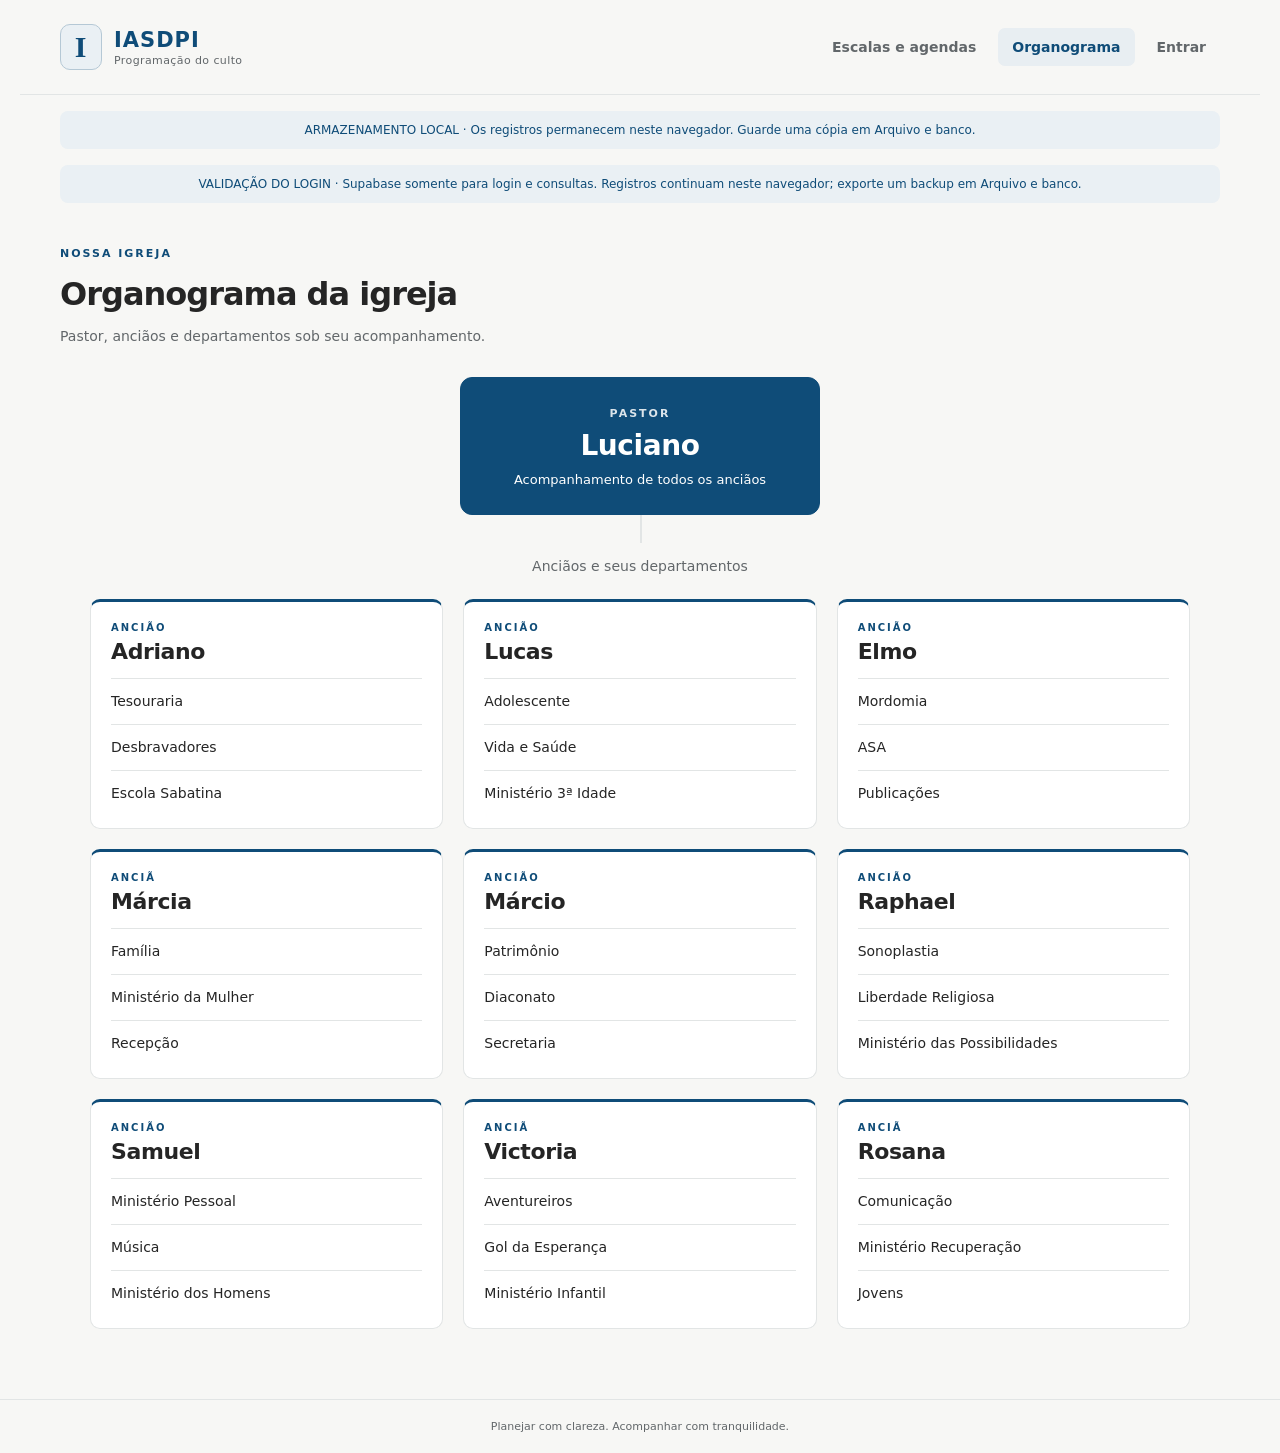
==== index.html @ 8f06a7de "deploy: publica Auth em validação preservando registros locais" ====
<!doctype html>
<html lang="pt-BR">
<head>
  <meta charset="utf-8">
  <meta http-equiv="Content-Security-Policy" content="default-src 'self'; script-src 'self'; style-src 'self' 'unsafe-inline'; connect-src 'self' https://pwbxksxxmnblqwpvlheu.supabase.co; img-src 'self' data:; object-src 'none'; base-uri 'none'; form-action 'self'">
  <meta name="viewport" content="width=device-width, initial-scale=1">
  <meta name="theme-color" content="#0F4C78">
  <title>IASDPI · Programação do culto</title>
  <link rel="stylesheet" href="styles.css?v=a08e09447946377d">
  <script src="config.js?v=1dafbb5c4744e3d3" defer></script>
  <script src="storage.js?v=5971af22a1384167" defer></script>
  <script src="auth.js?v=551b94d0503c5dd4" defer></script>
  <script src="demo.js?v=5740142994b4dddd" defer></script>
  <script src="actuals.js?v=60506f45e89e4fd2" defer></script>
  <script src="agenda-data.js?v=2c19f262c9fcb6fc" defer></script>
  <script src="agenda.js?v=e1a2ed42bf8f702a" defer></script>
  <script src="archive.js?v=ca35fbded68dae68" defer></script>
  <script src="organization.js?v=d2ac8d1c2bb5c614" defer></script>
  <script src="users.js?v=3e3d64b5729e597a" defer></script>
  <script src="app.js?v=fd32c161f0758c2f" defer></script>
</head>
<body>
  <a class="skip-link" href="#app">Ir para o conteúdo</a>
  <header class="header">
    <a class="brand" href="#organization"><span class="brand-mark">I</span><span>IASDPI<small>Programação do culto</small></span></a>
    <nav aria-label="Navegação principal">
      <a href="#home" data-page="home" hidden>Início</a>
      <a href="#programs" data-page="programs" hidden>Programações</a>
      <a href="#actuals" data-page="actuals" hidden>Registrar culto</a>
      <a href="#tracking" data-page="tracking" hidden>Acompanhar</a>
      <a href="#agendas" data-page="agendas">Escalas e agendas</a>
      <a href="#organization" data-page="organization">Organograma</a>
      <a href="#archive" data-page="archive" hidden>Arquivo e banco</a>
      <a href="#history" data-page="history" hidden>Histórico</a>
      <a href="#users" data-page="users" hidden>Administração · Usuários</a>
      <a href="#login" data-page="login">Entrar</a>
      <button type="button" id="auth-logout" hidden>Sair</button>
    </nav>
  </header>
  <main id="app" tabindex="-1"><p class="empty">Carregando programações…</p></main>
  <div id="notice" role="status" aria-live="polite" hidden></div>
  <dialog id="duplicate-dialog">
    <form id="duplicate-form">
      <h2>Duplicar programação</h2>
      <p>Copiar o planejamento e a equipe, sem registros de execução.</p>
      <label><span class="field-label">Data da nova programação <span class="required-marker" aria-hidden="true">*</span><span class="sr-only"> (obrigatório)</span></span><input type="date" name="date" required></label>
      <div class="actions"><button type="button" data-action="close-dialog">Cancelar</button><button class="primary" type="submit">Duplicar</button></div>
    </form>
  </dialog>
  <footer>Planejar com clareza. Acompanhar com tranquilidade.</footer>
</body>
</html>
---- styles.css ----
:root{--bg:#f7f7f5;--ink:#252525;--blue:#0f4c78;--green:#4f7a5a;--yellow:#d0a343;--red:#a94442;--muted:#62676a;--line:#e2e5e5;--white:#fff;font-family:system-ui,-apple-system,BlinkMacSystemFont,"Segoe UI",sans-serif;color:var(--ink);background:var(--bg);font-size:16px;font-synthesis:none}*{box-sizing:border-box}body{margin:0}button,input,textarea{font:inherit}button,a,input,textarea,summary{-webkit-tap-highlight-color:transparent}a{color:var(--blue);text-decoration:none}button{min-height:44px;border:1px solid #ccd5dc;border-radius:8px;background:white;color:var(--blue);padding:10px 18px;cursor:pointer;font-weight:600;line-height:1.3}button:hover{background:#eef3f6}button:disabled{opacity:.5;cursor:default}.primary{background:var(--blue);color:white;border-color:var(--blue)}.primary:hover{background:#0b3c61}.danger-text{color:var(--red)}:focus-visible{outline:3px solid #d0a343;outline-offset:3px}.header{max-width:1240px;padding:24px 40px;margin:auto;display:flex;align-items:center;justify-content:space-between;gap:30px;border-bottom:1px solid var(--line)}.brand{display:flex;align-items:center;gap:12px;font-size:21px;letter-spacing:1px;font-weight:750}.brand-mark{display:grid;place-items:center;border:1px solid #b5c8d5;background:#eaf0f4;border-radius:10px;width:42px;height:46px;font-family:Georgia,serif;font-size:30px}.brand small{display:block;font-size:11px;letter-spacing:.4px;font-weight:450;color:var(--muted);margin-top:2px}nav{display:flex;gap:8px}nav a{padding:11px 14px;border-radius:7px;color:var(--muted);font-size:14px;font-weight:600}nav a.selected{color:var(--blue);background:#e8eef2}main{max-width:1160px;margin:auto;padding:42px 32px 70px}h1,h2,h3,p{margin-top:0}h1{font-size:32px;letter-spacing:-1px;font-weight:650;line-height:1.2;margin-bottom:12px}h2{font-size:23px;letter-spacing:-.4px;font-weight:650}h3{font-size:21px;margin-bottom:6px}p{line-height:1.6}.eyebrow{font-size:11px;letter-spacing:2px;color:var(--blue);font-weight:750;margin-bottom:12px}.muted{color:var(--muted);font-size:14px}.page-heading{display:flex;align-items:center;justify-content:space-between;gap:20px;margin-bottom:30px}.page-heading p:last-child{margin-bottom:0}.featured{display:flex;justify-content:space-between;gap:30px;border:1px solid var(--line);border-radius:14px;background:white;padding:36px 40px;box-shadow:0 4px 20px #1e384604}.featured h2{font-size:32px;margin-bottom:8px}.date{text-transform:capitalize;color:var(--muted)}.large-time{font-size:34px;font-variant-numeric:tabular-nums;letter-spacing:-1px;margin-bottom:24px}.large-time span{color:#a3acb2;padding:0 12px}.featured-aside{min-width:210px;display:flex;flex-direction:column;align-items:center;justify-content:center;border-left:1px solid var(--line);gap:12px;color:var(--muted);font-size:14px}.featured-aside strong{font-size:56px;font-weight:500;color:var(--blue)}.featured-aside .eyebrow{margin:0}.section{margin-top:36px}.section-heading{display:flex;justify-content:space-between;align-items:center;gap:20px;margin:24px 0 14px}.section-heading h2{margin:0}.actions{display:flex;gap:12px;align-items:center;flex-wrap:wrap}.badge{display:inline-block;padding:6px 10px;border-radius:5px;font-size:12px;font-weight:600;white-space:nowrap}.badge.good{background:#edf3ed;color:#385b40}.badge.warning{background:#fbf2d9;color:#79580c}.badge.critical{background:#faeae8;color:#923b39}.badge.neutral{background:#eef0f0;color:#5c6468}.table-scroll{overflow:auto;background:white;border:1px solid var(--line);border-radius:10px}table{width:100%;border-collapse:collapse;text-align:left;font-size:14px}th{font-size:11px;text-transform:uppercase;letter-spacing:1px;color:var(--muted);padding:17px 20px;background:#fafbfa;white-space:nowrap}td{padding:18px 20px;border-top:1px solid var(--line)}td strong{font-weight:600}td small{display:block;margin-top:6px;color:var(--muted);font-size:12px;white-space:nowrap}.row-actions{white-space:nowrap}.row-actions button{margin:3px;font-size:12px;padding:8px 12px;min-height:40px}.empty{padding:54px 24px;border:1px dashed #c7d3da;text-align:center;border-radius:12px;color:var(--muted);background:#fcfcfa}.empty h2{color:var(--ink)}.empty button{margin:5px}.panel{background:white;border:1px solid var(--line);padding:24px;border-radius:10px;margin-bottom:20px}.form-grid{display:grid;grid-template-columns:2fr 1.4fr 1fr 1fr;gap:20px}.form-grid p{margin:0;grid-column:1/-1}label{display:flex;flex-direction:column;gap:8px;font-size:13px;font-weight:600}input,textarea{width:100%;padding:11px 12px;min-height:44px;border:1px solid #cdd3d6;border-radius:6px;background:white;color:var(--ink);font-size:16px}textarea{resize:vertical}summary{cursor:pointer;font-weight:600;min-height:24px}.team{grid-template-columns:repeat(4,1fr);margin-top:24px}.team-read{display:grid;grid-template-columns:repeat(4,1fr);gap:24px}dt{font-size:12px;color:var(--muted)}dd{margin:6px 0 0}.item-editor{border:1px solid var(--line);border-radius:10px;padding:20px;background:white;margin:18px 0}.item-editor legend{font-size:12px;font-weight:700;color:var(--blue);padding:0 8px}.item-fields{display:grid;grid-template-columns:1fr 2fr 1.5fr 1fr 1fr;gap:16px}.item-fields label:last-child{grid-column:1/-1}.item-controls{display:flex;gap:8px;margin-top:16px}.item-controls button{font-size:12px;min-height:38px}.item-controls .danger-text{margin-left:auto}.form-footer{margin:28px 0}.checkbox{flex-direction:row;align-items:center}.checkbox input{width:18px;min-height:18px;accent-color:var(--blue)}.planned-bar{display:flex;justify-content:space-between;align-items:center;margin-bottom:24px;font-size:14px;color:var(--muted)}.planned-bar strong{color:var(--ink);margin-left:8px;font-variant-numeric:tabular-nums}.metrics{display:grid;grid-template-columns:repeat(3,1fr);padding:24px 0;border-top:1px solid var(--line);border-bottom:1px solid var(--line)}.metrics>div{display:flex;flex-direction:column;padding-left:24px;border-left:1px solid var(--line);gap:5px}.metrics>div:first-child{border:0;padding-left:0}.metrics span{font-size:11px;letter-spacing:1.2px;color:var(--muted)}.metrics strong{font-size:36px;font-weight:650;letter-spacing:-1px;font-variant-numeric:tabular-nums}.metrics small{color:var(--muted);font-size:12px}.good{color:var(--green)}.warning{color:#906809}.critical{color:var(--red)}.context-line{font-size:13px;color:var(--muted);padding:12px 0;margin-bottom:12px}.current-activity{padding:32px;background:white;border:1px solid #d8e2e9;border-left:4px solid var(--blue);border-radius:10px}.current-activity h2{font-size:42px;line-height:1.15;letter-spacing:-1px;margin-bottom:12px;font-weight:650}.responsible{font-size:20px;color:var(--muted);margin-bottom:24px}.current-details{display:flex;gap:50px;margin-bottom:22px}.current-details>div{display:flex;flex-direction:column;gap:6px}.current-details span{font-size:12px;color:var(--muted)}.current-details strong{font-size:18px;font-weight:600;font-variant-numeric:tabular-nums}.current-activity>p:last-child{margin-bottom:0}.next-activity{display:flex;align-items:center;gap:26px;padding:24px 0;border-bottom:1px solid var(--line)}.next-activity>.eyebrow{margin:0;min-width:90px}.next-activity div{flex:1}.next-activity p{margin:0;color:var(--muted);font-size:14px}.next-activity>strong{font-size:22px;font-weight:550}.execution-actions{display:flex;gap:12px;margin-top:24px;flex-wrap:wrap}.execution-actions .big{flex:1;min-height:60px;font-size:18px}.pause-note{background:#fbf2d9;padding:14px;border-radius:8px;font-size:14px;margin-top:16px}.timeline{list-style:none;margin:0;padding:0}.block-label{font-size:11px;letter-spacing:1px;color:var(--blue);font-weight:750;text-transform:uppercase;padding:18px 0 12px}.timeline-row{display:flex;align-items:center;gap:18px;border-top:1px solid var(--line);padding:18px 10px}.timeline-row.active{background:#ebf1f5;border-radius:8px;border-color:transparent}.timeline-symbol{color:var(--green);width:20px}.timeline-time{font-size:16px;font-variant-numeric:tabular-nums;color:var(--ink);width:48px}.timeline-time small{display:block;color:var(--muted);font-size:12px;margin-top:6px}.timeline-content{display:flex;flex:1;flex-direction:column;gap:5px;min-width:0}.timeline-content strong{font-weight:600;font-size:16px}.timeline-content span,.timeline-content small{font-size:12px;color:var(--muted)}.notes-grid{display:grid;grid-template-columns:1fr 1fr;gap:20px;margin-bottom:16px}.summary-grid{display:grid;grid-template-columns:repeat(4,1fr);gap:0;border:1px solid var(--line);border-radius:10px;background:white;padding:8px 20px}.summary-grid>div{display:flex;flex-direction:column;gap:8px;padding:20px 10px}.summary-grid span{font-size:12px;color:var(--muted)}.summary-grid strong{font-size:24px;font-weight:600}footer{text-align:center;font-size:12px;color:#737b7f;padding:20px;border-top:1px solid var(--line)}#notice{position:fixed;bottom:24px;left:50%;transform:translateX(-50%);padding:16px 24px;max-width:90vw;background:var(--blue);color:white;border-radius:8px;box-shadow:0 4px 24px #0002;z-index:100;font-size:14px}#notice.error{background:var(--red)}dialog{border:1px solid var(--line);border-radius:12px;padding:30px;max-width:480px;width:calc(100% - 32px)}dialog::backdrop{background:#14283655}dialog .actions{margin-top:24px}dialog p{font-size:14px;color:var(--muted)}
@media(min-width:1200px){main{padding-left:0;padding-right:0}}
@media(max-width:900px){.header{padding:20px 24px;flex-direction:column;gap:20px;align-items:flex-start}nav{width:100%;justify-content:space-between}nav a{font-size:13px;padding:10px}.featured{padding:28px}.form-grid,.team{grid-template-columns:repeat(2,1fr)}.item-fields{grid-template-columns:repeat(2,1fr)}.item-fields label:nth-child(2){grid-column:2}.item-fields label:last-child{grid-column:1/-1}.team-read{grid-template-columns:repeat(2,1fr)}.summary-grid{grid-template-columns:repeat(2,1fr)}.current-activity h2{font-size:36px}}
@media(max-width:600px){.header{padding:16px 18px;gap:16px}.brand{font-size:19px}.brand-mark{height:38px;width:36px}nav{gap:0}nav a{font-size:11px;padding:10px 7px;min-height:38px}main{padding:28px 18px 50px}h1{font-size:27px}.page-heading{align-items:flex-start;flex-direction:column;margin-bottom:24px;gap:16px}.page-heading>button{align-self:stretch}.page-heading .muted{font-size:13px}.featured{padding:24px;display:block}.featured h2{font-size:27px}.featured-aside{display:none}.large-time{font-size:30px}.actions button{flex:1}.section-heading{align-items:flex-start;flex-direction:column;gap:10px}.section-heading .muted{font-size:12px}.form-grid{grid-template-columns:1fr 1fr;padding:18px;gap:16px}.form-grid>label:first-child{grid-column:1/-1}.team{padding:0;grid-template-columns:1fr 1fr}.team>label:first-child{grid-column:auto}.panel{padding:18px}.item-editor{padding:16px}.item-fields{gap:12px}.item-fields label:first-child,.item-fields label:nth-child(2),.item-fields label:nth-child(3){grid-column:1/-1}.item-controls{gap:6px}.item-controls button{padding:8px;min-height:42px}.checkbox{font-size:12px}.planned-bar{font-size:12px}.metrics{padding:20px 0}.metrics>div{padding-left:12px}.metrics span{font-size:9px;letter-spacing:.5px;min-height:24px;line-height:1.5}.metrics strong{font-size:27px;letter-spacing:-.8px}.metrics small{font-size:10px}.current-activity{padding:24px 20px}.current-activity h2{font-size:34px;overflow-wrap:anywhere}.responsible{font-size:18px}.current-details{gap:22px;flex-wrap:wrap}.current-details strong{font-size:16px}.current-details span{font-size:11px}.next-activity{gap:14px}.next-activity>.eyebrow{min-width:55px;font-size:9px;letter-spacing:1px}.next-activity h3{font-size:18px}.next-activity>strong{font-size:20px}.execution-actions .big{flex-basis:100%;min-height:64px}.execution-actions>button:not(.big){flex:1}.timeline-row{gap:12px;padding:16px 6px;flex-wrap:wrap}.timeline-content{flex-basis:calc(100% - 105px)}.timeline-row>.badge{margin-left:80px}.timeline-content strong{font-size:15px}.timeline-time{font-size:14px}.notes-grid{grid-template-columns:1fr}.summary-grid{padding:4px 10px}.summary-grid>div{padding:16px 10px}.summary-grid strong{font-size:22px}th,td{padding:14px}footer{font-size:11px}.context-line{font-size:12px}}
@media(prefers-reduced-motion:reduce){*{scroll-behavior:auto!important}}

.notes-grid label{margin-bottom:8px}
@media(max-width:600px){.execution-actions .big{position:fixed;bottom:14px;left:18px;right:18px;width:calc(100% - 36px);z-index:10;box-shadow:0 4px 20px #17354b30}body:has(.execution-actions){padding-bottom:92px}.execution-actions>button:not(.big){margin-top:0}}

.demo-banner{max-width:1160px;margin:16px auto 0;padding:12px 20px;background:#eaf0f4;border-radius:8px;color:#0f4c78;font-size:12px;text-align:center}@media(max-width:1200px){.demo-banner{margin:16px 18px 0}}
.form-note{padding:16px 20px;background:#fbf2d9;border-radius:8px;font-size:13px;color:#79580c}.actual-row{display:grid;grid-template-columns:1.3fr 1fr;gap:24px;border:1px solid var(--line);border-radius:10px;padding:22px 24px;margin:18px 0;background:white}.actual-row legend{padding:0 8px;font-size:12px;color:var(--blue);font-weight:600}.actual-description h3{font-size:18px;font-weight:400;line-height:1.4;margin-bottom:6px}.actual-description p{font-size:13px;color:var(--muted);margin-bottom:8px}.actual-description .badge{display:block;width:fit-content;margin-top:10px}.actual-inputs{display:grid;grid-template-columns:1fr 1fr;gap:14px;align-content:center}.actual-difference{grid-column:1/-1;font-size:12px}.manual-actions{margin:28px 0}.manual-actions button{min-height:52px}@media(max-width:600px){.actual-row{grid-template-columns:1fr;padding:18px;gap:18px}.actual-description h3{font-size:17px}.manual-actions button{flex-basis:100%}}
.adherence-section .table-scroll{margin-top:20px}.adherence-section .metrics strong{font-size:30px}.adherence-section>p:last-child{font-size:12px;margin-top:12px}@media(max-width:600px){.adherence-section .metrics strong{font-size:25px}}

.actual-time-field{min-width:0}.actual-time-field button{margin-top:8px;font-size:12px;padding:6px 12px}.actual-time-field input{min-width:0}

.activity-details{display:grid;grid-template-columns:1.2fr 1fr;gap:12px;margin-top:12px}.activity-details label{font-size:12px;gap:5px}.activity-details input,.activity-details select{font:inherit;font-size:13px;min-height:36px;padding:7px 9px;width:100%;border:1px solid #cdd3d6;border-radius:6px;background:white;color:var(--ink)}.activity-details input[name="responsible-name"]{margin-top:6px}.activity-details [hidden]{display:none}@media(max-width:420px){.activity-details{grid-template-columns:1fr 1fr;gap:8px}}
@media(max-width:600px){nav{flex-wrap:wrap;justify-content:flex-start}.activity-details{grid-template-columns:minmax(0,1.2fr) minmax(0,1fr)}.activity-details>div,.activity-details label{min-width:0}.actual-inputs{grid-template-columns:minmax(0,1fr) minmax(0,1fr)}}
/* Melhorias incrementais de navegação e formulários. */
.sr-only{position:absolute;width:1px;height:1px;padding:0;margin:-1px;overflow:hidden;clip:rect(0,0,0,0);white-space:nowrap;border:0}.skip-link{position:absolute;top:8px;left:16px;transform:translateY(-160%);padding:12px 18px;background:var(--blue);color:white;border-radius:6px;z-index:200}.skip-link:focus{transform:none}.page-heading>.actions{justify-content:flex-end;max-width:440px}.badge.complete{background:#e8eef2;color:var(--blue)}.featured-meta{display:flex;gap:12px;align-items:center;flex-wrap:wrap;margin-bottom:14px}.featured-meta .date{margin:0}.required-marker{color:var(--blue);margin-left:3px}.field-label{line-height:1.4}.ready-help{flex-basis:100%;margin:0;font-size:12px}.field-error{font-size:12px;color:var(--red);font-weight:400;line-height:1.5}[aria-invalid="true"]{border-color:var(--red);background:#fffafa}.form-error{padding:12px 16px;background:#faeae8;color:#923b39;border-radius:6px;font-size:13px}.item-editor{padding:16px 20px;margin:12px 0;min-width:0}.item-details summary{display:flex;align-items:center;gap:12px;list-style:none;min-height:48px}.item-details summary::-webkit-details-marker{display:none}.item-details summary::before{content:'›';font-size:24px;line-height:1;color:var(--blue);transition:transform .12s}.item-details[open] summary::before{transform:rotate(90deg)}.item-overview{flex:1;min-width:0;display:flex;flex-direction:column;gap:5px}.item-overview-title{font-weight:600;font-size:15px;overflow-wrap:anywhere}.item-overview-responsible{font-size:12px;color:var(--muted);font-weight:400}.item-edit-label{font-size:12px;color:var(--blue)}.item-details .item-fields{padding-top:18px}.item-controls{margin-top:12px}.item-controls button{min-height:44px}.item-fields>label,.form-grid>label{min-width:0}select{font:inherit}:focus-visible{outline-offset:2px}main:focus{outline:none}.row-actions{white-space:normal;min-width:240px}.row-actions button{min-height:44px}.activity-details input,.activity-details select{min-height:40px}footer{color:var(--muted);font-size:11px}
@media(max-width:900px){.page-heading{align-items:flex-start}.page-heading>.actions{max-width:360px}.featured-aside{min-width:160px}.featured{gap:20px}.item-overview-title{font-size:14px}.table-scroll{max-width:100%}}
@media(max-width:600px){nav{display:grid;grid-template-columns:repeat(3,minmax(0,1fr));gap:4px}nav a{display:flex;align-items:center;justify-content:center;text-align:center;min-height:44px;font-size:12px;padding:8px 6px;line-height:1.3}.header{gap:14px}.page-heading>.actions{width:100%;max-width:none}.page-heading>.actions button{flex:1 1 145px}.item-editor{padding:12px 14px}.item-controls{flex-wrap:wrap}.item-controls button{font-size:12px;padding:8px 10px}.item-controls .danger-text{margin-left:0}.item-fields{grid-template-columns:minmax(0,1fr) minmax(0,1fr)}.item-fields label:first-child,.item-fields label:nth-child(2),.item-fields label:nth-child(3){grid-column:1/-1}.item-details summary{gap:9px}.form-grid{grid-template-columns:minmax(0,1fr) minmax(0,1fr)}.ready-help{line-height:1.5}.form-footer>.primary{width:100%}.team-read{gap:16px}.team-read dd{overflow-wrap:anywhere}.actual-row{gap:16px}.large-time{font-size:28px}.row-actions{min-width:200px}.featured-meta .date{font-size:14px}}
@media(prefers-reduced-motion:reduce){.item-details summary::before{transition:none}}

.manual-actions{justify-content:flex-end;gap:12px}.manual-actions button{min-height:52px}.manual-actions .primary{padding-inline:24px}@media(max-width:600px){.manual-actions{flex-direction:column;align-items:stretch}.manual-actions button{width:100%;flex-basis:auto;min-height:54px}.manual-actions [name="finalize"]{order:-1}.actual-time-field button{min-height:44px;width:100%}.actual-time-field input{font-size:16px;min-height:48px}.activity-details input,.activity-details select{font-size:16px;min-height:44px}.actual-row{padding:16px;gap:16px}}@media(max-width:360px){.actual-inputs,.activity-details{grid-template-columns:minmax(0,1fr)}.actual-description h3{font-size:16px}}

.actual-row-actions{grid-column:1/-1;display:flex;gap:10px;flex-wrap:wrap;padding-top:8px;border-top:1px solid var(--line)}.actual-row-actions button{font-size:12px;min-height:40px;padding:8px 12px}.actual-description>[for],.actual-description>label{margin-bottom:8px}.actual-row[data-extra]{border-left:3px solid var(--blue)}@media(max-width:600px){.actual-row-actions button{width:100%;min-height:44px}.actual-row[data-extra] .actual-description>label input{font-size:16px}}

.agenda-filters{display:flex;align-items:flex-end;gap:24px;flex-wrap:wrap}.agenda-filters>label:first-child{min-width:220px}.agenda-filters select{font:inherit;border:1px solid #cdd3d6;border-radius:6px;background:white;color:var(--ink);padding:10px 12px;min-height:44px}.agenda-filters .checkbox{min-height:44px}.agenda-filters>.badge{margin-left:auto;margin-bottom:7px}.agenda-calendar{background:white;border:1px solid var(--line);border-radius:12px;padding:20px}.agenda-month{display:flex;align-items:center;justify-content:space-between;gap:12px;margin-bottom:20px}.agenda-month h2{margin:0;text-transform:capitalize;font-size:23px;text-align:center}.agenda-month button{font-size:24px;min-width:44px;padding:4px 14px}.calendar-weekdays,.calendar-days{display:grid;grid-template-columns:repeat(7,minmax(0,1fr));gap:6px}.calendar-weekdays{margin-bottom:8px;color:var(--muted);font-size:12px;text-align:center}.calendar-day{min-height:100px;min-width:0;text-align:left;display:flex;flex-direction:column;gap:7px;justify-content:flex-start;padding:10px;border-color:var(--line);color:var(--ink);font-weight:400}.calendar-number{font-weight:600;font-size:14px}.calendar-person{font-size:12px;line-height:1.4;overflow-wrap:anywhere;color:var(--blue)}.calendar-day.scheduled{background:#eef3f6;border-color:#c6d7e3}.calendar-day.selected-day{outline:2px solid var(--blue);outline-offset:-2px}.calendar-day[aria-current="date"] .calendar-number{text-decoration:underline;text-underline-offset:4px}.agenda-selected{margin-top:18px;margin-bottom:0}.agenda-selected .eyebrow{display:block;margin-bottom:10px}.agenda-selected h2{font-size:19px;text-transform:capitalize;margin-bottom:10px}.agenda-selected p{margin-bottom:0}.agenda-list{list-style:none;padding:0;margin:0;border:1px solid var(--line);border-radius:10px;background:white;overflow:hidden}.agenda-list li+li{border-top:1px solid var(--line)}.agenda-list button{width:100%;border:0;border-radius:0;text-align:left;display:flex;justify-content:space-between;align-items:center;gap:20px;padding:18px 20px;font-size:14px;font-weight:400;color:var(--ink)}.agenda-list button span{text-transform:capitalize}.agenda-list strong{font-weight:600;color:var(--blue)}@media(max-width:900px){.header nav{flex-wrap:wrap;justify-content:flex-start;gap:4px}.calendar-day{min-height:94px;padding:8px}}@media(max-width:600px){.header nav{display:grid;grid-template-columns:repeat(3,minmax(0,1fr))}.agenda-filters{gap:12px;padding:16px}.agenda-filters>label:first-child{width:100%;min-width:0}.agenda-filters>.badge{margin-left:0}.agenda-calendar{padding:12px 8px}.agenda-month h2{font-size:19px}.calendar-weekdays,.calendar-days{gap:3px}.calendar-weekdays{font-size:10px}.calendar-day{padding:6px 4px;min-height:90px}.calendar-person{font-size:10px;display:-webkit-box;-webkit-line-clamp:3;-webkit-box-orient:vertical;overflow:hidden}.calendar-number{font-size:13px}.agenda-list button{flex-direction:column;align-items:flex-start;gap:7px;padding:14px 16px}.agenda-selected{padding:16px}.agenda-selected h2{font-size:17px}}
.agenda-source{line-height:1.7}.agenda-toolbar{padding:20px}.agenda-toolbar .agenda-month{margin-bottom:16px}.agenda-controls{display:flex;align-items:flex-end;gap:12px;flex-wrap:wrap}.agenda-controls label{width:190px}.agenda-controls button{min-height:46px}.agenda-view{display:flex;gap:4px;margin-left:auto}.agenda-view [aria-pressed="true"]{background:var(--blue);color:white;border-color:var(--blue)}.agenda-responsibles{display:grid;grid-template-columns:1fr 1fr;gap:16px}.agenda-responsibles .panel{margin-bottom:16px}.agenda-responsibles h2{font-size:23px;margin-bottom:10px;overflow-wrap:anywhere}.agenda-responsibles p:last-child{margin-bottom:0}.agenda-weeks ul{list-style:none;padding:0;margin:16px 0 0}.agenda-weeks li{display:flex;justify-content:space-between;gap:20px;padding:12px 0;border-top:1px solid var(--line);font-size:14px}.agenda-weeks li span{color:var(--muted)}.calendar-event-title{font-size:11px;line-height:1.4;overflow-wrap:anywhere;color:var(--muted)}.church-events{list-style:none;padding:0;margin:0;border:1px solid var(--line);border-radius:10px;overflow:hidden;background:white}.church-events>li{display:grid;grid-template-columns:240px 1fr;gap:20px;padding:20px}.church-events>li+li{border-top:1px solid var(--line)}.church-event-date{display:flex;flex-direction:column;gap:9px;font-size:13px;color:var(--muted)}.church-event-date strong{color:var(--blue);font-size:15px}.church-event-body{min-width:0}.church-event-body h3{font-size:19px;font-weight:600;margin-bottom:8px;overflow-wrap:anywhere}.church-event-body p{font-size:13px;color:var(--muted);margin-bottom:8px;overflow-wrap:anywhere}.agenda-flags{display:flex;flex-wrap:wrap;gap:6px;margin-top:8px}.agenda-flags .badge{white-space:normal}.agenda-filters select{max-width:100%}.agenda-filters>label{max-width:100%}@media(max-width:900px){.church-events>li{grid-template-columns:190px 1fr}.agenda-weeks li{flex-direction:column;gap:6px}.agenda-responsibles h2{font-size:20px}}@media(max-width:600px){.agenda-controls>label{width:100%}.agenda-controls{gap:10px}.agenda-controls>button{flex:1}.agenda-view{width:100%;margin-left:0}.agenda-view button{flex:1}.agenda-toolbar{padding:16px}.agenda-responsibles{grid-template-columns:1fr;gap:0}.agenda-responsibles .panel{padding:18px}.church-events>li{grid-template-columns:minmax(0,1fr);gap:12px;padding:16px}.church-event-date{gap:6px}.calendar-event-title{display:none}.agenda-filters>label{width:100%;min-width:0}.agenda-source{font-size:12px}.agenda-month h2{font-size:18px}.agenda-weeks li span{overflow-wrap:anywhere}.agenda-weeks li{font-size:13px}.agenda-controls input{font-size:16px}}

#backup-restore-form{display:grid;gap:16px}#backup-restore-form input[type="file"]{max-width:100%;font-size:13px}#cloud-login-form input{min-width:0}@media(max-width:600px){#backup-export-form button,#backup-restore-form button,#cloud-login-form button{width:100%}}

/* Hierarquia: pastor acima dos anciãos, com departamentos em cada grupo. */
.organization{max-width:1100px;margin:0 auto}.organization-pastor{position:relative;max-width:360px;margin:0 auto;padding:24px;text-align:center;border:1px solid var(--blue);border-radius:12px;background:var(--blue);color:white}.organization-pastor .eyebrow{color:inherit;opacity:.85}.organization-pastor h2{color:inherit;font-size:28px;margin:8px 0}.organization-pastor p{font-size:13px;margin:0;line-height:1.5}.organization-level{position:relative;margin:0;padding:40px 0 22px;text-align:center;font-size:14px;color:var(--muted)}.organization-level::before{content:"";position:absolute;top:0;left:50%;height:28px;border-left:2px solid var(--line)}.organization-elders{list-style:none;padding:0;margin:0;display:grid;grid-template-columns:repeat(3,minmax(0,1fr));gap:20px}.organization-elder{min-width:0;background:white;border:1px solid var(--line);border-top:3px solid var(--blue);border-radius:10px;overflow:hidden}.organization-elder-heading{padding:20px 20px 14px}.organization-elder-heading .eyebrow{font-size:10px;margin-bottom:6px;display:block}.organization-elder h2{font-size:22px;margin:0;overflow-wrap:anywhere}.organization-departments{list-style:none;padding:0 20px 12px;margin:0}.organization-departments li{border-top:1px solid var(--line);padding:12px 0;font-size:14px;line-height:1.5;overflow-wrap:anywhere}@media(max-width:900px){.organization-elders{grid-template-columns:repeat(2,minmax(0,1fr));gap:16px}}@media(max-width:600px){.organization-elders{grid-template-columns:minmax(0,1fr)}.organization-pastor{max-width:100%;padding:20px}.organization-level{padding-bottom:18px}.organization-elder-heading{padding:18px 18px 12px}.organization-departments{padding:0 18px 8px}}

[hidden]{display:none!important}.auth-panel{max-width:480px;margin:0 auto}.auth-panel form{display:grid;gap:18px}.auth-panel details{font-size:13px}.auth-panel button{min-height:48px}#auth-logout{align-self:center;min-height:44px}@media(max-width:600px){.auth-panel{padding:20px}.auth-panel input{font-size:16px}}

.users-inline{display:flex;gap:16px;align-items:end;flex-wrap:wrap}.users-inline label{flex:1;min-width:200px}.users-result{padding-top:16px}.users-list{list-style:none;padding:0;margin:0;border:1px solid var(--line);border-radius:10px;background:white}.users-list>li{padding:18px;border-bottom:1px solid var(--line)}.users-list>li:last-child{border-bottom:0}.users-list small{display:block;color:var(--muted);margin-top:6px}.user-access-form{display:grid;grid-template-columns:minmax(180px,1fr) 170px auto auto;align-items:end;gap:16px}.user-access-form strong,.users-inline strong{overflow-wrap:anywhere}.user-access-form select{width:100%;padding:10px;border:1px solid var(--line);border-radius:6px;background:white;min-height:44px}.auth-panel hr{margin:28px 0;border:0;border-top:1px solid var(--line)}#users-invite-link{margin-top:12px}@media(max-width:900px){.user-access-form{grid-template-columns:1fr 1fr}.user-access-form>div{grid-column:1/-1}}@media(max-width:600px){.users-inline{align-items:stretch;flex-direction:column}.users-inline label{min-width:0;width:100%}.user-access-form{grid-template-columns:1fr}.user-access-form button,.users-inline button{width:100%}.user-access-form input,.user-access-form select{font-size:16px}}
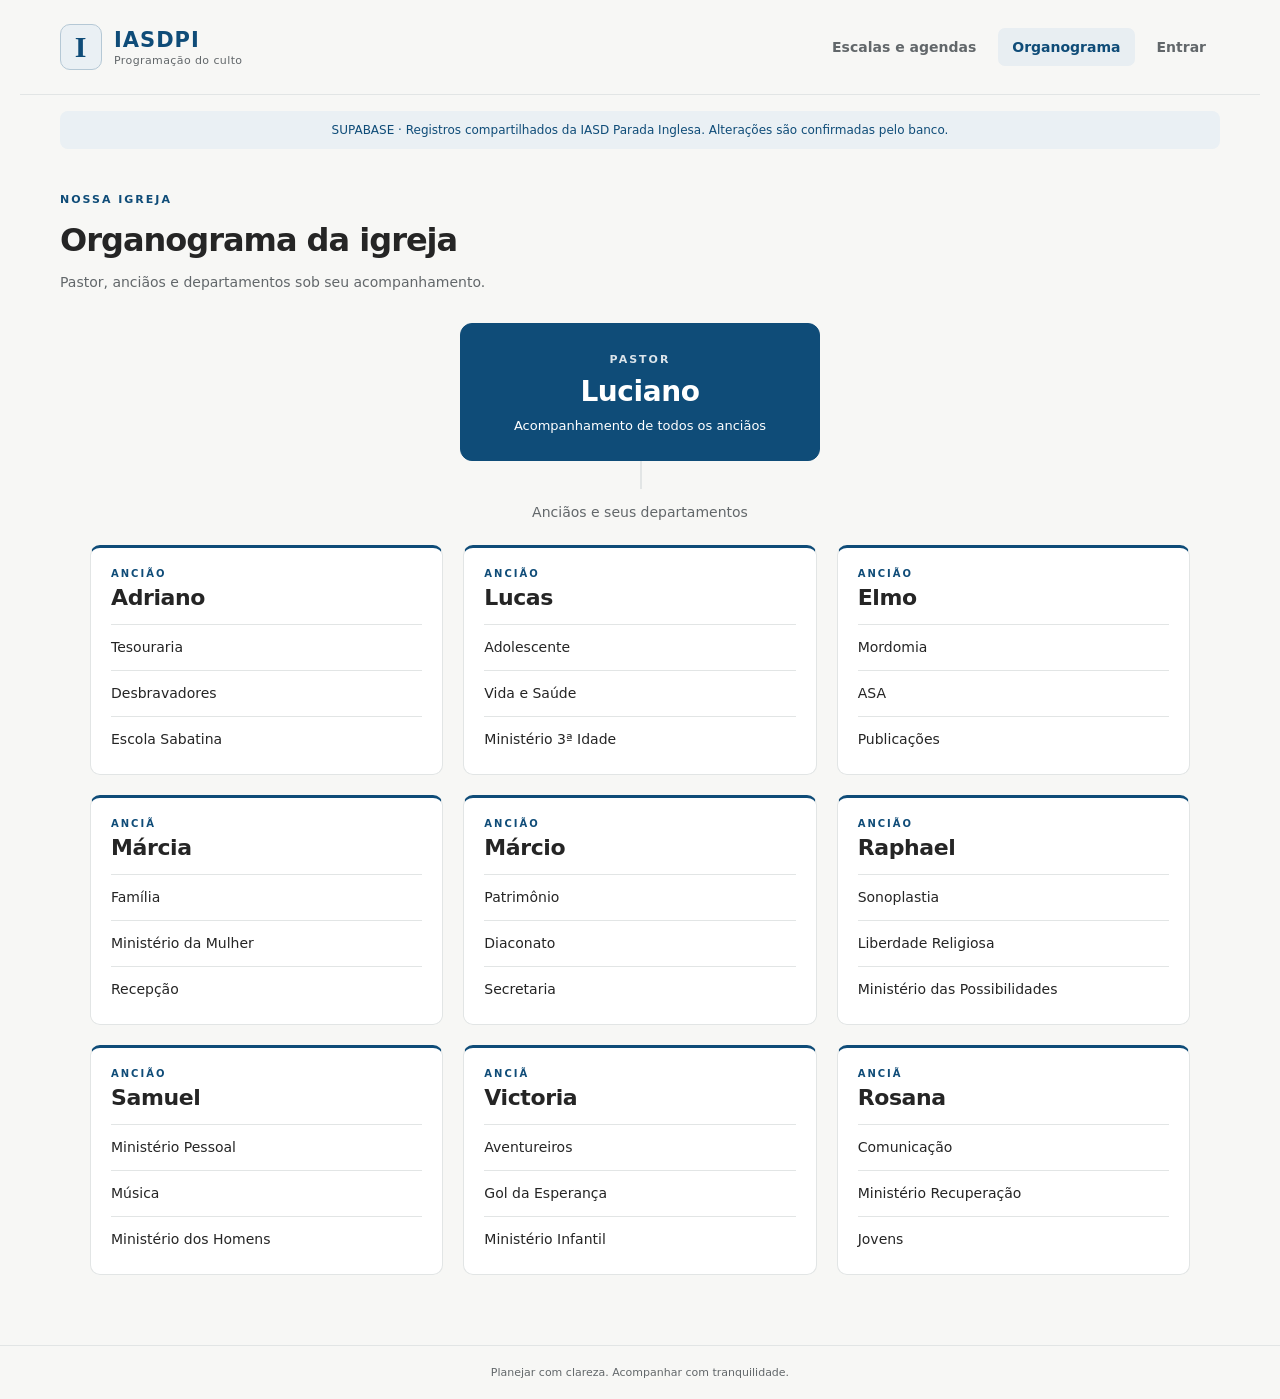
==== commit bd7b97f2: "deploy: publica IASDPI operacional no Supabase com horários HH:mm:ss" ====
--- a/index.html
+++ b/index.html
@@ -6,18 +6,20 @@
   <meta name="viewport" content="width=device-width, initial-scale=1">
   <meta name="theme-color" content="#0F4C78">
   <title>IASDPI · Programação do culto</title>
-  <link rel="stylesheet" href="styles.css?v=a08e09447946377d">
-  <script src="config.js?v=1dafbb5c4744e3d3" defer></script>
-  <script src="storage.js?v=5971af22a1384167" defer></script>
-  <script src="auth.js?v=551b94d0503c5dd4" defer></script>
-  <script src="demo.js?v=5740142994b4dddd" defer></script>
-  <script src="actuals.js?v=60506f45e89e4fd2" defer></script>
-  <script src="agenda-data.js?v=2c19f262c9fcb6fc" defer></script>
+  <link rel="stylesheet" href="styles.css?v=ad66d9aa71aac0f2">
+  <script src="config.js?v=ecc15918702b89d4" defer></script>
+  <script src="storage.js?v=59be9a594df6c7bb" defer></script>
+  <script src="supabase-2.118.0.js?v=ee3be8de192b97cb" defer></script>
+  <script src="auth.js?v=42e8db6d03c6652b" defer></script>
+  <script src="demo.js?v=cd29b97066eddc23" defer></script>
+  <script src="operational.js?v=28caa7c1489bfcd9" defer></script>
+  <script src="actuals.js?v=f18708cb6cad871d" defer></script>
+  <script src="agenda-data.js?v=e687c01e137c81a8" defer></script>
   <script src="agenda.js?v=e1a2ed42bf8f702a" defer></script>
-  <script src="archive.js?v=ca35fbded68dae68" defer></script>
+  <script src="archive.js?v=2ae0c19470fac30d" defer></script>
   <script src="organization.js?v=d2ac8d1c2bb5c614" defer></script>
   <script src="users.js?v=3e3d64b5729e597a" defer></script>
-  <script src="app.js?v=fd32c161f0758c2f" defer></script>
+  <script src="app.js?v=d1f70ce73a7a42e8" defer></script>
 </head>
 <body>
   <a class="skip-link" href="#app">Ir para o conteúdo</a>
@@ -43,10 +45,11 @@
     <form id="duplicate-form">
       <h2>Duplicar programação</h2>
       <p>Copiar o planejamento e a equipe, sem registros de execução.</p>
-      <label><span class="field-label">Data da nova programação <span class="required-marker" aria-hidden="true">*</span><span class="sr-only"> (obrigatório)</span></span><input type="date" name="date" required></label>
+      <label><span class="field-label">Data da nova programação <span class="required-marker" aria-hidden="true">*</span><span class="sr-only"> (obrigatório)</span></span><input type="text" name="date" data-date-input inputmode="numeric" placeholder="dd/mm/aaaa" required></label>
       <div class="actions"><button type="button" data-action="close-dialog">Cancelar</button><button class="primary" type="submit">Duplicar</button></div>
     </form>
   </dialog>
+  <dialog id="correct-date-dialog" aria-labelledby="correct-date-title"><div id="correct-date-preview"></div><div class="actions"><button type="button" id="correct-date-cancel">Cancelar</button><button type="button" class="primary" id="correct-date-confirm">Confirmar correção deste registro</button></div></dialog>
   <footer>Planejar com clareza. Acompanhar com tranquilidade.</footer>
 </body>
 </html>
--- a/styles.css
+++ b/styles.css
@@ -36,3 +36,9 @@
 [hidden]{display:none!important}.auth-panel{max-width:480px;margin:0 auto}.auth-panel form{display:grid;gap:18px}.auth-panel details{font-size:13px}.auth-panel button{min-height:48px}#auth-logout{align-self:center;min-height:44px}@media(max-width:600px){.auth-panel{padding:20px}.auth-panel input{font-size:16px}}
 
 .users-inline{display:flex;gap:16px;align-items:end;flex-wrap:wrap}.users-inline label{flex:1;min-width:200px}.users-result{padding-top:16px}.users-list{list-style:none;padding:0;margin:0;border:1px solid var(--line);border-radius:10px;background:white}.users-list>li{padding:18px;border-bottom:1px solid var(--line)}.users-list>li:last-child{border-bottom:0}.users-list small{display:block;color:var(--muted);margin-top:6px}.user-access-form{display:grid;grid-template-columns:minmax(180px,1fr) 170px auto auto;align-items:end;gap:16px}.user-access-form strong,.users-inline strong{overflow-wrap:anywhere}.user-access-form select{width:100%;padding:10px;border:1px solid var(--line);border-radius:6px;background:white;min-height:44px}.auth-panel hr{margin:28px 0;border:0;border-top:1px solid var(--line)}#users-invite-link{margin-top:12px}@media(max-width:900px){.user-access-form{grid-template-columns:1fr 1fr}.user-access-form>div{grid-column:1/-1}}@media(max-width:600px){.users-inline{align-items:stretch;flex-direction:column}.users-inline label{min-width:0;width:100%}.user-access-form{grid-template-columns:1fr}.user-access-form button,.users-inline button{width:100%}.user-access-form input,.user-access-form select{font-size:16px}}
+.date-correction-json{white-space:pre-wrap;overflow-wrap:anywhere;max-height:20rem;overflow:auto}
+#correct-date-dialog{width:min(60rem,95vw);max-height:90vh;overflow:auto}
+.activity-status,.subactivities{grid-column:1/-1;min-width:0}.activity-status select{max-width:22rem}
+.subactivities:empty{display:none}.subactivity{min-width:0;margin:12px 0 0 18px;padding:14px;border:1px solid #cbd8e1;border-left:4px solid var(--blue);border-radius:8px;background:#f7fafc}.subactivity legend{font-size:13px;color:var(--blue)}.subactivity>label{display:block;margin:10px 0}.subactivities-summary{padding-left:20px;margin:10px 0;font-size:13px;border-left:2px solid #cbd8e1}.subactivities-summary li{margin:8px 0}.subactivities-summary small{display:block}
+@media(max-width:600px){.subactivity{margin-left:6px;padding:12px}.subactivity .notes-grid{grid-template-columns:minmax(0,1fr)}.subactivity input{width:100%;min-width:0;font-size:16px}}
+.activity-details textarea{font-size:16px;min-height:44px;width:100%;resize:vertical}
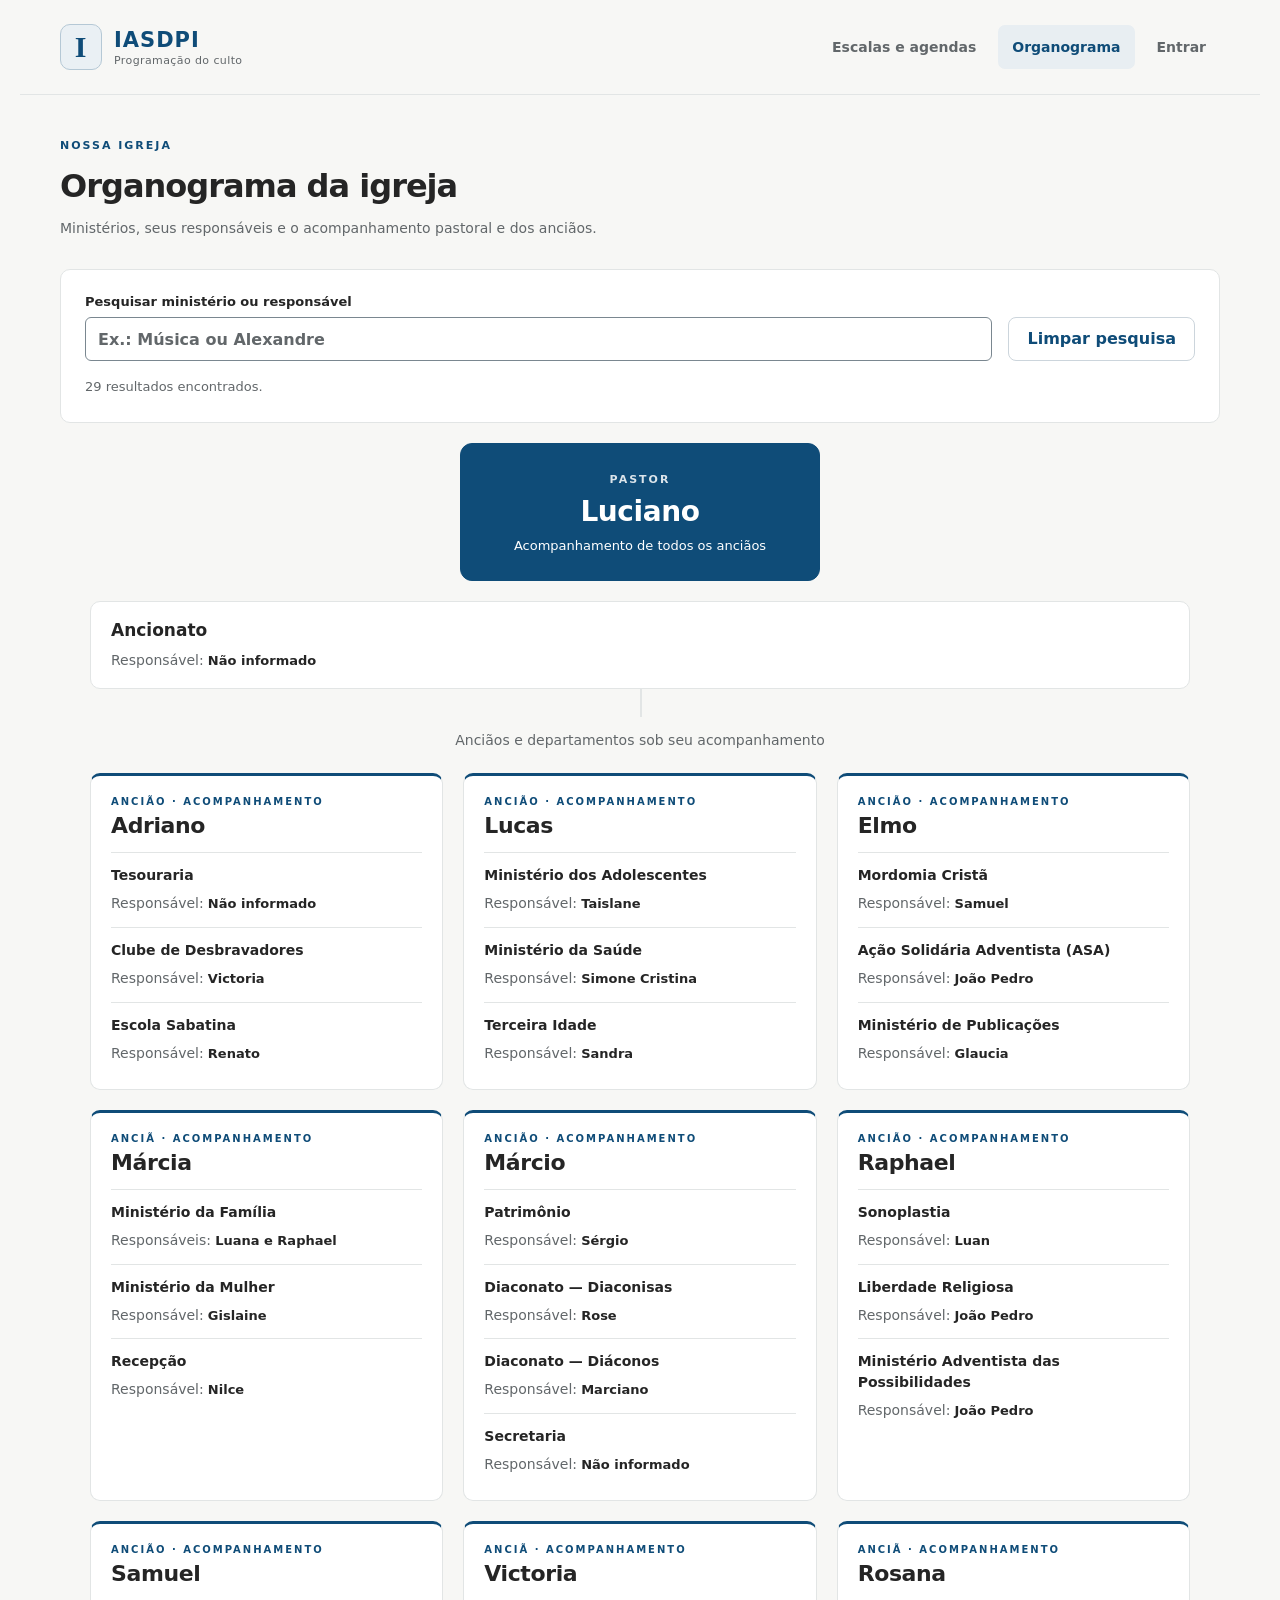
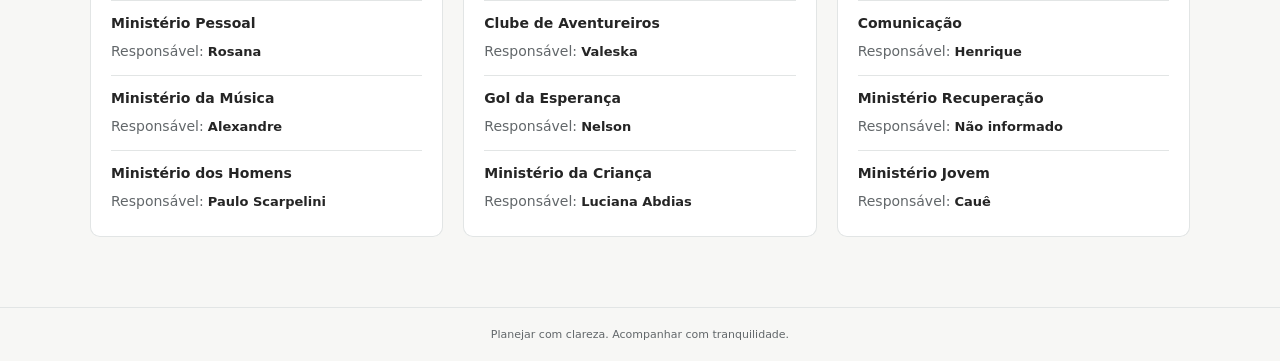
==== commit d6096570: "deploy: atualiza ministérios, sonoplastia e versão estabilizada Código-fonte a77b48b8f29f70be2984e9e" ====
--- a/index.html
+++ b/index.html
@@ -3,23 +3,12 @@
 <head>
   <meta charset="utf-8">
   <meta http-equiv="Content-Security-Policy" content="default-src 'self'; script-src 'self'; style-src 'self' 'unsafe-inline'; connect-src 'self' https://pwbxksxxmnblqwpvlheu.supabase.co; img-src 'self' data:; object-src 'none'; base-uri 'none'; form-action 'self'">
-  <meta name="viewport" content="width=device-width, initial-scale=1">
+  <meta name="viewport" content="width=device-width, initial-scale=1, viewport-fit=cover">
   <meta name="theme-color" content="#0F4C78">
   <title>IASDPI · Programação do culto</title>
-  <link rel="stylesheet" href="styles.css?v=ad66d9aa71aac0f2">
-  <script src="config.js?v=ecc15918702b89d4" defer></script>
-  <script src="storage.js?v=59be9a594df6c7bb" defer></script>
-  <script src="supabase-2.118.0.js?v=ee3be8de192b97cb" defer></script>
-  <script src="auth.js?v=42e8db6d03c6652b" defer></script>
-  <script src="demo.js?v=cd29b97066eddc23" defer></script>
-  <script src="operational.js?v=28caa7c1489bfcd9" defer></script>
-  <script src="actuals.js?v=f18708cb6cad871d" defer></script>
-  <script src="agenda-data.js?v=e687c01e137c81a8" defer></script>
-  <script src="agenda.js?v=e1a2ed42bf8f702a" defer></script>
-  <script src="archive.js?v=2ae0c19470fac30d" defer></script>
-  <script src="organization.js?v=d2ac8d1c2bb5c614" defer></script>
-  <script src="users.js?v=3e3d64b5729e597a" defer></script>
-  <script src="app.js?v=d1f70ce73a7a42e8" defer></script>
+  <link rel="stylesheet" data-release-style href="assets/styles-27cad1d6259b4478b510c76df590d5b03f0d729e766b48157c3795302ce385cc.css?v=27cad1d6259b4478" integrity="sha256-J8rR1iWbRHi1EMdt9ZDVsD8Ncp52a0gVfDeVMCzjhcw=" crossorigin="anonymous">
+<script src="agenda-data.js?v=7fbd6d7aeb9fc600" defer></script>
+  <script src="assets/loader-b4e28416bd18697fb71dae675db1ac6fea6251f9df33830efebdc6185e4a1dfb.js?v=b4e28416bd18697f" integrity="sha256-tOKEFr0YaX+3Ha5nXbGsb+piUfnfM4MO/r3GGF5KHfs=" crossorigin="anonymous" defer></script>
 </head>
 <body>
   <a class="skip-link" href="#app">Ir para o conteúdo</a>
@@ -34,11 +23,14 @@
       <a href="#organization" data-page="organization">Organograma</a>
       <a href="#archive" data-page="archive" hidden>Arquivo e banco</a>
       <a href="#history" data-page="history" hidden>Histórico</a>
+      <a href="#trash" data-page="trash" hidden>Administração · Lixeira</a>
+      <a href="#models" data-page="models" hidden>Administração · Modelos</a>
       <a href="#users" data-page="users" hidden>Administração · Usuários</a>
       <a href="#login" data-page="login">Entrar</a>
       <button type="button" id="auth-logout" hidden>Sair</button>
     </nav>
   </header>
+  <section id="release-recovery" class="panel" role="status" aria-live="polite"><h2>Preparando IASDPI</h2><p data-release-message>Carregando a aplicação. Se a conexão falhar, tente recarregar; seus registros e rascunhos serão preservados.</p><button type="button" data-release-retry hidden>Tentar novamente</button> <a data-release-reload href="./?iasdpi-update=1">Recarregar página</a></section>
   <main id="app" tabindex="-1"><p class="empty">Carregando programações…</p></main>
   <div id="notice" role="status" aria-live="polite" hidden></div>
   <dialog id="duplicate-dialog">
--- a/assets/styles-27cad1d6259b4478b510c76df590d5b03f0d729e766b48157c3795302ce385cc.css
+++ b/assets/styles-27cad1d6259b4478b510c76df590d5b03f0d729e766b48157c3795302ce385cc.css
@@ -0,0 +1,79 @@
+:root{--bg:#f7f7f5;--ink:#252525;--blue:#0f4c78;--green:#4f7a5a;--yellow:#d0a343;--red:#a94442;--muted:#62676a;--line:#e2e5e5;--white:#fff;font-family:system-ui,-apple-system,BlinkMacSystemFont,"Segoe UI",sans-serif;color:var(--ink);background:var(--bg);font-size:16px;font-synthesis:none}*{box-sizing:border-box}body{margin:0}button,input,textarea{font:inherit}button,a,input,textarea,summary{-webkit-tap-highlight-color:transparent}a{color:var(--blue);text-decoration:none}button{min-height:44px;border:1px solid #ccd5dc;border-radius:8px;background:white;color:var(--blue);padding:10px 18px;cursor:pointer;font-weight:600;line-height:1.3}button:hover{background:#eef3f6}button:disabled{opacity:.5;cursor:default}.primary{background:var(--blue);color:white;border-color:var(--blue)}.primary:hover{background:#0b3c61}.danger-text{color:var(--red)}:focus-visible{outline:3px solid #d0a343;outline-offset:3px}.header{max-width:1240px;padding:24px 40px;margin:auto;display:flex;align-items:center;justify-content:space-between;gap:30px;border-bottom:1px solid var(--line)}.brand{display:flex;align-items:center;gap:12px;font-size:21px;letter-spacing:1px;font-weight:750}.brand-mark{display:grid;place-items:center;border:1px solid #b5c8d5;background:#eaf0f4;border-radius:10px;width:42px;height:46px;font-family:Georgia,serif;font-size:30px}.brand small{display:block;font-size:11px;letter-spacing:.4px;font-weight:450;color:var(--muted);margin-top:2px}nav{display:flex;gap:8px}nav a{padding:11px 14px;border-radius:7px;color:var(--muted);font-size:14px;font-weight:600}nav a.selected{color:var(--blue);background:#e8eef2}main{max-width:1160px;margin:auto;padding:42px 32px 70px}h1,h2,h3,p{margin-top:0}h1{font-size:32px;letter-spacing:-1px;font-weight:650;line-height:1.2;margin-bottom:12px}h2{font-size:23px;letter-spacing:-.4px;font-weight:650}h3{font-size:21px;margin-bottom:6px}p{line-height:1.6}.eyebrow{font-size:11px;letter-spacing:2px;color:var(--blue);font-weight:750;margin-bottom:12px}.muted{color:var(--muted);font-size:14px}.page-heading{display:flex;align-items:center;justify-content:space-between;gap:20px;margin-bottom:30px}.page-heading p:last-child{margin-bottom:0}.featured{display:flex;justify-content:space-between;gap:30px;border:1px solid var(--line);border-radius:14px;background:white;padding:36px 40px;box-shadow:0 4px 20px #1e384604}.featured h2{font-size:32px;margin-bottom:8px}.date{text-transform:capitalize;color:var(--muted)}.large-time{font-size:34px;font-variant-numeric:tabular-nums;letter-spacing:-1px;margin-bottom:24px}.large-time span{color:#a3acb2;padding:0 12px}.featured-aside{min-width:210px;display:flex;flex-direction:column;align-items:center;justify-content:center;border-left:1px solid var(--line);gap:12px;color:var(--muted);font-size:14px}.featured-aside strong{font-size:56px;font-weight:500;color:var(--blue)}.featured-aside .eyebrow{margin:0}.section{margin-top:36px}.section-heading{display:flex;justify-content:space-between;align-items:center;gap:20px;margin:24px 0 14px}.section-heading h2{margin:0}.actions{display:flex;gap:12px;align-items:center;flex-wrap:wrap}.badge{display:inline-block;padding:6px 10px;border-radius:5px;font-size:12px;font-weight:600;white-space:nowrap}.badge.good{background:#edf3ed;color:#385b40}.badge.warning{background:#fbf2d9;color:#79580c}.badge.critical{background:#faeae8;color:#923b39}.badge.neutral{background:#eef0f0;color:#5c6468}.table-scroll{overflow:auto;background:white;border:1px solid var(--line);border-radius:10px}table{width:100%;border-collapse:collapse;text-align:left;font-size:14px}th{font-size:11px;text-transform:uppercase;letter-spacing:1px;color:var(--muted);padding:17px 20px;background:#fafbfa;white-space:nowrap}td{padding:18px 20px;border-top:1px solid var(--line)}td strong{font-weight:600}td small{display:block;margin-top:6px;color:var(--muted);font-size:12px;white-space:nowrap}.row-actions{white-space:nowrap}.row-actions button{margin:3px;font-size:12px;padding:8px 12px;min-height:40px}.empty{padding:54px 24px;border:1px dashed #c7d3da;text-align:center;border-radius:12px;color:var(--muted);background:#fcfcfa}.empty h2{color:var(--ink)}.empty button{margin:5px}.panel{background:white;border:1px solid var(--line);padding:24px;border-radius:10px;margin-bottom:20px}.form-grid{display:grid;grid-template-columns:2fr 1.4fr 1fr 1fr;gap:20px}.form-grid p{margin:0;grid-column:1/-1}label{display:flex;flex-direction:column;gap:8px;font-size:13px;font-weight:600}input,textarea{width:100%;padding:11px 12px;min-height:44px;border:1px solid #cdd3d6;border-radius:6px;background:white;color:var(--ink);font-size:16px}textarea{resize:vertical}summary{cursor:pointer;font-weight:600;min-height:24px}.team{grid-template-columns:repeat(4,1fr);margin-top:24px}.team-read{display:grid;grid-template-columns:repeat(4,1fr);gap:24px}dt{font-size:12px;color:var(--muted)}dd{margin:6px 0 0}.item-editor{border:1px solid var(--line);border-radius:10px;padding:20px;background:white;margin:18px 0}.item-editor legend{font-size:12px;font-weight:700;color:var(--blue);padding:0 8px}.item-fields{display:grid;grid-template-columns:1fr 2fr 1.5fr 1fr 1fr;gap:16px}.item-fields label:last-child{grid-column:1/-1}.item-controls{display:flex;gap:8px;margin-top:16px}.item-controls button{font-size:12px;min-height:38px}.item-controls .danger-text{margin-left:auto}.form-footer{margin:28px 0}.checkbox{flex-direction:row;align-items:center}.checkbox input{width:18px;min-height:18px;accent-color:var(--blue)}.planned-bar{display:flex;justify-content:space-between;align-items:center;margin-bottom:24px;font-size:14px;color:var(--muted)}.planned-bar strong{color:var(--ink);margin-left:8px;font-variant-numeric:tabular-nums}.metrics{display:grid;grid-template-columns:repeat(3,1fr);padding:24px 0;border-top:1px solid var(--line);border-bottom:1px solid var(--line)}.metrics>div{display:flex;flex-direction:column;padding-left:24px;border-left:1px solid var(--line);gap:5px}.metrics>div:first-child{border:0;padding-left:0}.metrics span{font-size:11px;letter-spacing:1.2px;color:var(--muted)}.metrics strong{font-size:36px;font-weight:650;letter-spacing:-1px;font-variant-numeric:tabular-nums}.metrics small{color:var(--muted);font-size:12px}.good{color:var(--green)}.warning{color:#906809}.critical{color:var(--red)}.context-line{font-size:13px;color:var(--muted);padding:12px 0;margin-bottom:12px}.current-activity{padding:32px;background:white;border:1px solid #d8e2e9;border-left:4px solid var(--blue);border-radius:10px}.current-activity h2{font-size:42px;line-height:1.15;letter-spacing:-1px;margin-bottom:12px;font-weight:650}.responsible{font-size:20px;color:var(--muted);margin-bottom:24px}.current-details{display:flex;gap:50px;margin-bottom:22px}.current-details>div{display:flex;flex-direction:column;gap:6px}.current-details span{font-size:12px;color:var(--muted)}.current-details strong{font-size:18px;font-weight:600;font-variant-numeric:tabular-nums}.current-activity>p:last-child{margin-bottom:0}.next-activity{display:flex;align-items:center;gap:26px;padding:24px 0;border-bottom:1px solid var(--line)}.next-activity>.eyebrow{margin:0;min-width:90px}.next-activity div{flex:1}.next-activity p{margin:0;color:var(--muted);font-size:14px}.next-activity>strong{font-size:22px;font-weight:550}.execution-actions{display:flex;gap:12px;margin-top:24px;flex-wrap:wrap}.execution-actions .big{flex:1;min-height:60px;font-size:18px}.pause-note{background:#fbf2d9;padding:14px;border-radius:8px;font-size:14px;margin-top:16px}.timeline{list-style:none;margin:0;padding:0}.block-label{font-size:11px;letter-spacing:1px;color:var(--blue);font-weight:750;text-transform:uppercase;padding:18px 0 12px}.timeline-row{display:flex;align-items:center;gap:18px;border-top:1px solid var(--line);padding:18px 10px}.timeline-row.active{background:#ebf1f5;border-radius:8px;border-color:transparent}.timeline-symbol{color:var(--green);width:20px}.timeline-time{font-size:16px;font-variant-numeric:tabular-nums;color:var(--ink);width:48px}.timeline-time small{display:block;color:var(--muted);font-size:12px;margin-top:6px}.timeline-content{display:flex;flex:1;flex-direction:column;gap:5px;min-width:0}.timeline-content strong{font-weight:600;font-size:16px}.timeline-content span,.timeline-content small{font-size:12px;color:var(--muted)}.notes-grid{display:grid;grid-template-columns:1fr 1fr;gap:20px;margin-bottom:16px}.summary-grid{display:grid;grid-template-columns:repeat(4,1fr);gap:0;border:1px solid var(--line);border-radius:10px;background:white;padding:8px 20px}.summary-grid>div{display:flex;flex-direction:column;gap:8px;padding:20px 10px}.summary-grid span{font-size:12px;color:var(--muted)}.summary-grid strong{font-size:24px;font-weight:600}footer{text-align:center;font-size:12px;color:#737b7f;padding:20px;border-top:1px solid var(--line)}#notice{position:fixed;bottom:24px;left:50%;transform:translateX(-50%);padding:16px 24px;max-width:90vw;background:var(--blue);color:white;border-radius:8px;box-shadow:0 4px 24px #0002;z-index:100;font-size:14px}#notice.error{background:var(--red)}dialog{border:1px solid var(--line);border-radius:12px;padding:30px;max-width:480px;width:calc(100% - 32px)}dialog::backdrop{background:#14283655}dialog .actions{margin-top:24px}dialog p{font-size:14px;color:var(--muted)}
+@media(min-width:1200px){main{padding-left:0;padding-right:0}}
+@media(max-width:900px){.header{padding:20px 24px;flex-direction:column;gap:20px;align-items:flex-start}nav{width:100%;justify-content:space-between}nav a{font-size:13px;padding:10px}.featured{padding:28px}.form-grid,.team{grid-template-columns:repeat(2,1fr)}.item-fields{grid-template-columns:repeat(2,1fr)}.item-fields label:nth-child(2){grid-column:2}.item-fields label:last-child{grid-column:1/-1}.team-read{grid-template-columns:repeat(2,1fr)}.summary-grid{grid-template-columns:repeat(2,1fr)}.current-activity h2{font-size:36px}}
+@media(max-width:600px){.header{padding:16px 18px;gap:16px}.brand{font-size:19px}.brand-mark{height:38px;width:36px}nav{gap:0}nav a{font-size:11px;padding:10px 7px;min-height:38px}main{padding:28px 18px 50px}h1{font-size:27px}.page-heading{align-items:flex-start;flex-direction:column;margin-bottom:24px;gap:16px}.page-heading>button{align-self:stretch}.page-heading .muted{font-size:13px}.featured{padding:24px;display:block}.featured h2{font-size:27px}.featured-aside{display:none}.large-time{font-size:30px}.actions button{flex:1}.section-heading{align-items:flex-start;flex-direction:column;gap:10px}.section-heading .muted{font-size:12px}.form-grid{grid-template-columns:1fr 1fr;padding:18px;gap:16px}.form-grid>label:first-child{grid-column:1/-1}.team{padding:0;grid-template-columns:1fr 1fr}.team>label:first-child{grid-column:auto}.panel{padding:18px}.item-editor{padding:16px}.item-fields{gap:12px}.item-fields label:first-child,.item-fields label:nth-child(2),.item-fields label:nth-child(3){grid-column:1/-1}.item-controls{gap:6px}.item-controls button{padding:8px;min-height:42px}.checkbox{font-size:12px}.planned-bar{font-size:12px}.metrics{padding:20px 0}.metrics>div{padding-left:12px}.metrics span{font-size:9px;letter-spacing:.5px;min-height:24px;line-height:1.5}.metrics strong{font-size:27px;letter-spacing:-.8px}.metrics small{font-size:10px}.current-activity{padding:24px 20px}.current-activity h2{font-size:34px;overflow-wrap:anywhere}.responsible{font-size:18px}.current-details{gap:22px;flex-wrap:wrap}.current-details strong{font-size:16px}.current-details span{font-size:11px}.next-activity{gap:14px}.next-activity>.eyebrow{min-width:55px;font-size:9px;letter-spacing:1px}.next-activity h3{font-size:18px}.next-activity>strong{font-size:20px}.execution-actions .big{flex-basis:100%;min-height:64px}.execution-actions>button:not(.big){flex:1}.timeline-row{gap:12px;padding:16px 6px;flex-wrap:wrap}.timeline-content{flex-basis:calc(100% - 105px)}.timeline-row>.badge{margin-left:80px}.timeline-content strong{font-size:15px}.timeline-time{font-size:14px}.notes-grid{grid-template-columns:1fr}.summary-grid{padding:4px 10px}.summary-grid>div{padding:16px 10px}.summary-grid strong{font-size:22px}th,td{padding:14px}footer{font-size:11px}.context-line{font-size:12px}}
+@media(prefers-reduced-motion:reduce){*{scroll-behavior:auto!important}}
+
+.notes-grid label{margin-bottom:8px}
+@media(max-width:600px){.execution-actions .big{position:fixed;bottom:14px;left:18px;right:18px;width:calc(100% - 36px);z-index:10;box-shadow:0 4px 20px #17354b30}body:has(.execution-actions){padding-bottom:92px}.execution-actions>button:not(.big){margin-top:0}}
+
+.demo-banner{max-width:1160px;margin:16px auto 0;padding:12px 20px;background:#eaf0f4;border-radius:8px;color:#0f4c78;font-size:12px;text-align:center}@media(max-width:1200px){.demo-banner{margin:16px 18px 0}}
+.form-note{padding:16px 20px;background:#fbf2d9;border-radius:8px;font-size:13px;color:#79580c}.actual-row{display:grid;grid-template-columns:1.3fr 1fr;gap:24px;border:1px solid var(--line);border-radius:10px;padding:22px 24px;margin:18px 0;background:white}.actual-row legend{padding:0 8px;font-size:12px;color:var(--blue);font-weight:600}.actual-description h3{font-size:18px;font-weight:400;line-height:1.4;margin-bottom:6px}.actual-description p{font-size:13px;color:var(--muted);margin-bottom:8px}.actual-description .badge{display:block;width:fit-content;margin-top:10px}.actual-inputs{display:grid;grid-template-columns:1fr 1fr;gap:14px;align-content:center}.actual-difference{grid-column:1/-1;font-size:12px}.manual-actions{margin:28px 0}.manual-actions button{min-height:52px}@media(max-width:600px){.actual-row{grid-template-columns:1fr;padding:18px;gap:18px}.actual-description h3{font-size:17px}.manual-actions button{flex-basis:100%}}
+.adherence-section .table-scroll{margin-top:20px}.adherence-section .metrics strong{font-size:30px}.adherence-section>p:last-child{font-size:12px;margin-top:12px}@media(max-width:600px){.adherence-section .metrics strong{font-size:25px}}
+
+.actual-time-field{min-width:0}.actual-time-field button{margin-top:8px;font-size:12px;padding:6px 12px}.actual-time-field input{min-width:0}
+
+.activity-details{display:grid;grid-template-columns:1.2fr 1fr;gap:12px;margin-top:12px}.activity-details label{font-size:12px;gap:5px}.activity-details input,.activity-details select{font:inherit;font-size:13px;min-height:36px;padding:7px 9px;width:100%;border:1px solid #cdd3d6;border-radius:6px;background:white;color:var(--ink)}.activity-details input[name="responsible-name"]{margin-top:6px}.activity-details [hidden]{display:none}@media(max-width:420px){.activity-details{grid-template-columns:1fr 1fr;gap:8px}}
+@media(max-width:600px){nav{flex-wrap:wrap;justify-content:flex-start}.activity-details{grid-template-columns:minmax(0,1.2fr) minmax(0,1fr)}.activity-details>div,.activity-details label{min-width:0}.actual-inputs{grid-template-columns:minmax(0,1fr) minmax(0,1fr)}}
+/* Melhorias incrementais de navegação e formulários. */
+.sr-only{position:absolute;width:1px;height:1px;padding:0;margin:-1px;overflow:hidden;clip:rect(0,0,0,0);white-space:nowrap;border:0}.skip-link{position:absolute;top:8px;left:16px;transform:translateY(-160%);padding:12px 18px;background:var(--blue);color:white;border-radius:6px;z-index:200}.skip-link:focus{transform:none}.page-heading>.actions{justify-content:flex-end;max-width:440px}.badge.complete{background:#e8eef2;color:var(--blue)}.featured-meta{display:flex;gap:12px;align-items:center;flex-wrap:wrap;margin-bottom:14px}.featured-meta .date{margin:0}.required-marker{color:var(--blue);margin-left:3px}.field-label{line-height:1.4}.ready-help{flex-basis:100%;margin:0;font-size:12px}.field-error{font-size:12px;color:var(--red);font-weight:400;line-height:1.5}[aria-invalid="true"]{border-color:var(--red);background:#fffafa}.form-error{padding:12px 16px;background:#faeae8;color:#923b39;border-radius:6px;font-size:13px}.item-editor{padding:16px 20px;margin:12px 0;min-width:0}.item-details summary{display:flex;align-items:center;gap:12px;list-style:none;min-height:48px}.item-details summary::-webkit-details-marker{display:none}.item-details summary::before{content:'›';font-size:24px;line-height:1;color:var(--blue);transition:transform .12s}.item-details[open] summary::before{transform:rotate(90deg)}.item-overview{flex:1;min-width:0;display:flex;flex-direction:column;gap:5px}.item-overview-title{font-weight:600;font-size:15px;overflow-wrap:anywhere}.item-overview-responsible{font-size:12px;color:var(--muted);font-weight:400}.item-edit-label{font-size:12px;color:var(--blue)}.item-details .item-fields{padding-top:18px}.item-controls{margin-top:12px}.item-controls button{min-height:44px}.item-fields>label,.form-grid>label{min-width:0}select{font:inherit}:focus-visible{outline-offset:2px}main:focus{outline:none}.row-actions{white-space:normal;min-width:240px}.row-actions button{min-height:44px}.activity-details input,.activity-details select{min-height:40px}footer{color:var(--muted);font-size:11px}
+@media(max-width:900px){.page-heading{align-items:flex-start}.page-heading>.actions{max-width:360px}.featured-aside{min-width:160px}.featured{gap:20px}.item-overview-title{font-size:14px}.table-scroll{max-width:100%}}
+@media(max-width:600px){nav{display:grid;grid-template-columns:repeat(3,minmax(0,1fr));gap:4px}nav a{display:flex;align-items:center;justify-content:center;text-align:center;min-height:44px;font-size:12px;padding:8px 6px;line-height:1.3}.header{gap:14px}.page-heading>.actions{width:100%;max-width:none}.page-heading>.actions button{flex:1 1 145px}.item-editor{padding:12px 14px}.item-controls{flex-wrap:wrap}.item-controls button{font-size:12px;padding:8px 10px}.item-controls .danger-text{margin-left:0}.item-fields{grid-template-columns:minmax(0,1fr) minmax(0,1fr)}.item-fields label:first-child,.item-fields label:nth-child(2),.item-fields label:nth-child(3){grid-column:1/-1}.item-details summary{gap:9px}.form-grid{grid-template-columns:minmax(0,1fr) minmax(0,1fr)}.ready-help{line-height:1.5}.form-footer>.primary{width:100%}.team-read{gap:16px}.team-read dd{overflow-wrap:anywhere}.actual-row{gap:16px}.large-time{font-size:28px}.row-actions{min-width:200px}.featured-meta .date{font-size:14px}}
+@media(prefers-reduced-motion:reduce){.item-details summary::before{transition:none}}
+
+.manual-actions{justify-content:flex-end;gap:12px}.manual-actions button{min-height:52px}.manual-actions .primary{padding-inline:24px}@media(max-width:600px){.manual-actions{flex-direction:column;align-items:stretch}.manual-actions button{width:100%;flex-basis:auto;min-height:54px}.manual-actions [name="finalize"]{order:-1}.actual-time-field button{min-height:44px;width:100%}.actual-time-field input{font-size:16px;min-height:48px}.activity-details input,.activity-details select{font-size:16px;min-height:44px}.actual-row{padding:16px;gap:16px}}@media(max-width:360px){.actual-inputs,.activity-details{grid-template-columns:minmax(0,1fr)}.actual-description h3{font-size:16px}}
+
+.actual-row-actions{grid-column:1/-1;display:flex;gap:10px;flex-wrap:wrap;padding-top:8px;border-top:1px solid var(--line)}.actual-row-actions button{font-size:12px;min-height:40px;padding:8px 12px}.actual-description>[for],.actual-description>label{margin-bottom:8px}.actual-row[data-extra]{border-left:3px solid var(--blue)}@media(max-width:600px){.actual-row-actions button{width:100%;min-height:44px}.actual-row[data-extra] .actual-description>label input{font-size:16px}}
+
+.agenda-filters{display:flex;align-items:flex-end;gap:24px;flex-wrap:wrap}.agenda-filters>label:first-child{min-width:220px}.agenda-filters select{font:inherit;border:1px solid #cdd3d6;border-radius:6px;background:white;color:var(--ink);padding:10px 12px;min-height:44px}.agenda-filters .checkbox{min-height:44px}.agenda-filters>.badge{margin-left:auto;margin-bottom:7px}.agenda-calendar{background:white;border:1px solid var(--line);border-radius:12px;padding:20px}.agenda-month{display:flex;align-items:center;justify-content:space-between;gap:12px;margin-bottom:20px}.agenda-month h2{margin:0;text-transform:capitalize;font-size:23px;text-align:center}.agenda-month button{font-size:24px;min-width:44px;padding:4px 14px}.calendar-weekdays,.calendar-days{display:grid;grid-template-columns:repeat(7,minmax(0,1fr));gap:6px}.calendar-weekdays{margin-bottom:8px;color:var(--muted);font-size:12px;text-align:center}.calendar-day{min-height:100px;min-width:0;text-align:left;display:flex;flex-direction:column;gap:7px;justify-content:flex-start;padding:10px;border-color:var(--line);color:var(--ink);font-weight:400}.calendar-number{font-weight:600;font-size:14px}.calendar-person{font-size:12px;line-height:1.4;overflow-wrap:anywhere;color:var(--blue)}.calendar-day.scheduled{background:#eef3f6;border-color:#c6d7e3}.calendar-day.selected-day{outline:2px solid var(--blue);outline-offset:-2px}.calendar-day[aria-current="date"] .calendar-number{text-decoration:underline;text-underline-offset:4px}.agenda-selected{margin-top:18px;margin-bottom:0}.agenda-selected .eyebrow{display:block;margin-bottom:10px}.agenda-selected h2{font-size:19px;text-transform:capitalize;margin-bottom:10px}.agenda-selected p{margin-bottom:0}.agenda-list{list-style:none;padding:0;margin:0;border:1px solid var(--line);border-radius:10px;background:white;overflow:hidden}.agenda-list li+li{border-top:1px solid var(--line)}.agenda-list button{width:100%;border:0;border-radius:0;text-align:left;display:flex;justify-content:space-between;align-items:center;gap:20px;padding:18px 20px;font-size:14px;font-weight:400;color:var(--ink)}.agenda-list button span{text-transform:capitalize}.agenda-list strong{font-weight:600;color:var(--blue)}@media(max-width:900px){.header nav{flex-wrap:wrap;justify-content:flex-start;gap:4px}.calendar-day{min-height:94px;padding:8px}}@media(max-width:600px){.header nav{display:grid;grid-template-columns:repeat(3,minmax(0,1fr))}.agenda-filters{gap:12px;padding:16px}.agenda-filters>label:first-child{width:100%;min-width:0}.agenda-filters>.badge{margin-left:0}.agenda-calendar{padding:12px 8px}.agenda-month h2{font-size:19px}.calendar-weekdays,.calendar-days{gap:3px}.calendar-weekdays{font-size:10px}.calendar-day{padding:6px 4px;min-height:90px}.calendar-person{font-size:10px;display:-webkit-box;-webkit-line-clamp:3;-webkit-box-orient:vertical;overflow:hidden}.calendar-number{font-size:13px}.agenda-list button{flex-direction:column;align-items:flex-start;gap:7px;padding:14px 16px}.agenda-selected{padding:16px}.agenda-selected h2{font-size:17px}}
+.agenda-source{line-height:1.7}.agenda-toolbar{padding:20px}.agenda-toolbar .agenda-month{margin-bottom:16px}.agenda-controls{display:flex;align-items:flex-end;gap:12px;flex-wrap:wrap}.agenda-controls label{width:190px}.agenda-controls button{min-height:46px}.agenda-view{display:flex;gap:4px;margin-left:auto}.agenda-view [aria-pressed="true"]{background:var(--blue);color:white;border-color:var(--blue)}.agenda-responsibles{display:grid;grid-template-columns:1fr 1fr;gap:16px}.agenda-responsibles .panel{margin-bottom:16px}.agenda-responsibles h2{font-size:23px;margin-bottom:10px;overflow-wrap:anywhere}.agenda-responsibles p:last-child{margin-bottom:0}.agenda-weeks ul{list-style:none;padding:0;margin:16px 0 0}.agenda-weeks li{display:flex;justify-content:space-between;gap:20px;padding:12px 0;border-top:1px solid var(--line);font-size:14px}.agenda-weeks li span{color:var(--muted)}.calendar-event-title{font-size:11px;line-height:1.4;overflow-wrap:anywhere;color:var(--muted)}.church-events{list-style:none;padding:0;margin:0;border:1px solid var(--line);border-radius:10px;overflow:hidden;background:white}.church-events>li{display:grid;grid-template-columns:240px 1fr;gap:20px;padding:20px}.church-events>li+li{border-top:1px solid var(--line)}.church-event-date{display:flex;flex-direction:column;gap:9px;font-size:13px;color:var(--muted)}.church-event-date strong{color:var(--blue);font-size:15px}.church-event-body{min-width:0}.church-event-body h3{font-size:19px;font-weight:600;margin-bottom:8px;overflow-wrap:anywhere}.church-event-body p{font-size:13px;color:var(--muted);margin-bottom:8px;overflow-wrap:anywhere}.agenda-flags{display:flex;flex-wrap:wrap;gap:6px;margin-top:8px}.agenda-flags .badge{white-space:normal}.agenda-filters select{max-width:100%}.agenda-filters>label{max-width:100%}@media(max-width:900px){.church-events>li{grid-template-columns:190px 1fr}.agenda-weeks li{flex-direction:column;gap:6px}.agenda-responsibles h2{font-size:20px}}@media(max-width:600px){.agenda-controls>label{width:100%}.agenda-controls{gap:10px}.agenda-controls>button{flex:1}.agenda-view{width:100%;margin-left:0}.agenda-view button{flex:1}.agenda-toolbar{padding:16px}.agenda-responsibles{grid-template-columns:1fr;gap:0}.agenda-responsibles .panel{padding:18px}.church-events>li{grid-template-columns:minmax(0,1fr);gap:12px;padding:16px}.church-event-date{gap:6px}.calendar-event-title{display:none}.agenda-filters>label{width:100%;min-width:0}.agenda-source{font-size:12px}.agenda-month h2{font-size:18px}.agenda-weeks li span{overflow-wrap:anywhere}.agenda-weeks li{font-size:13px}.agenda-controls input{font-size:16px}}
+
+#backup-restore-form{display:grid;gap:16px}#backup-restore-form input[type="file"]{max-width:100%;font-size:13px}#cloud-login-form input{min-width:0}@media(max-width:600px){#backup-export-form button,#backup-restore-form button,#cloud-login-form button{width:100%}}
+
+/* Hierarquia: pastor acima dos anciãos, com departamentos em cada grupo. */
+.organization{max-width:1100px;margin:0 auto}.organization-pastor{position:relative;max-width:360px;margin:0 auto;padding:24px;text-align:center;border:1px solid var(--blue);border-radius:12px;background:var(--blue);color:white}.organization-pastor .eyebrow{color:inherit;opacity:.85}.organization-pastor h2{color:inherit;font-size:28px;margin:8px 0}.organization-pastor p{font-size:13px;margin:0;line-height:1.5}.organization-level{position:relative;margin:0;padding:40px 0 22px;text-align:center;font-size:14px;color:var(--muted)}.organization-level::before{content:"";position:absolute;top:0;left:50%;height:28px;border-left:2px solid var(--line)}.organization-elders{list-style:none;padding:0;margin:0;display:grid;grid-template-columns:repeat(3,minmax(0,1fr));gap:20px}.organization-elder{min-width:0;background:white;border:1px solid var(--line);border-top:3px solid var(--blue);border-radius:10px;overflow:hidden}.organization-elder-heading{padding:20px 20px 14px}.organization-elder-heading .eyebrow{font-size:10px;margin-bottom:6px;display:block}.organization-elder h2{font-size:22px;margin:0;overflow-wrap:anywhere}.organization-departments{list-style:none;padding:0 20px 12px;margin:0}.organization-departments li{border-top:1px solid var(--line);padding:12px 0;font-size:14px;line-height:1.5;overflow-wrap:anywhere}@media(max-width:900px){.organization-elders{grid-template-columns:repeat(2,minmax(0,1fr));gap:16px}}@media(max-width:600px){.organization-elders{grid-template-columns:minmax(0,1fr)}.organization-pastor{max-width:100%;padding:20px}.organization-level{padding-bottom:18px}.organization-elder-heading{padding:18px 18px 12px}.organization-departments{padding:0 18px 8px}}
+
+[hidden]{display:none!important}.auth-panel{max-width:480px;margin:0 auto}.auth-panel form{display:grid;gap:18px}.auth-panel details{font-size:13px}.auth-panel button{min-height:48px}#auth-logout{align-self:center;min-height:44px}@media(max-width:600px){.auth-panel{padding:20px}.auth-panel input{font-size:16px}}
+
+.users-inline{display:flex;gap:16px;align-items:end;flex-wrap:wrap}.users-inline label{flex:1;min-width:200px}.users-result{padding-top:16px}.users-list{list-style:none;padding:0;margin:0;border:1px solid var(--line);border-radius:10px;background:white}.users-list>li{padding:18px;border-bottom:1px solid var(--line)}.users-list>li:last-child{border-bottom:0}.users-list small{display:block;color:var(--muted);margin-top:6px}.user-access-form{display:grid;grid-template-columns:minmax(180px,1fr) 170px auto auto;align-items:end;gap:16px}.user-access-form strong,.users-inline strong{overflow-wrap:anywhere}.user-access-form select{width:100%;padding:10px;border:1px solid var(--line);border-radius:6px;background:white;min-height:44px}.auth-panel hr{margin:28px 0;border:0;border-top:1px solid var(--line)}#users-invite-link{margin-top:12px}@media(max-width:900px){.user-access-form{grid-template-columns:1fr 1fr}.user-access-form>div{grid-column:1/-1}}@media(max-width:600px){.users-inline{align-items:stretch;flex-direction:column}.users-inline label{min-width:0;width:100%}.user-access-form{grid-template-columns:1fr}.user-access-form button,.users-inline button{width:100%}.user-access-form input,.user-access-form select{font-size:16px}}
+.date-correction-json{white-space:pre-wrap;overflow-wrap:anywhere;max-height:20rem;overflow:auto}
+#correct-date-dialog{width:min(60rem,95vw);max-height:90vh;overflow:auto}
+.activity-status,.subactivities{grid-column:1/-1;min-width:0}.activity-status select{max-width:22rem}
+.subactivities:empty{display:none}.subactivity{min-width:0;margin:12px 0 0 18px;padding:14px;border:1px solid #cbd8e1;border-left:4px solid var(--blue);border-radius:8px;background:#f7fafc}.subactivity legend{font-size:13px;color:var(--blue)}.subactivity>label{display:block;margin:10px 0}.subactivities-summary{padding-left:20px;margin:10px 0;font-size:13px;border-left:2px solid #cbd8e1}.subactivities-summary li{margin:8px 0}.subactivities-summary small{display:block}
+@media(max-width:600px){.subactivity{margin-left:6px;padding:12px}.subactivity .notes-grid{grid-template-columns:minmax(0,1fr)}.subactivity input{width:100%;min-width:0;font-size:16px}}
+.activity-details textarea{font-size:16px;min-height:44px;width:100%;resize:vertical}
+
+/* Lote 1: recuperação local de edição, sem alterar a navegação existente. */
+.drafts-notice{max-width:1096px;margin:16px auto;padding:16px 20px;background:#eaf0f4;border:1px solid var(--line);border-radius:8px}.drafts-notice p{font-size:13px;margin:12px 0}.drafts-notice button{margin:4px;max-width:100%;overflow-wrap:anywhere}.draft-feedback,.draft-offer{margin:12px 0}.draft-offer button{margin:4px}.draft-preview{white-space:pre-wrap;overflow-wrap:anywhere;max-height:320px;overflow:auto}@media(max-width:600px){.drafts-notice{margin:12px 18px;padding:14px}.drafts-notice button,.draft-offer button{width:100%;margin:4px 0}}
+
+/* Lote 3: contenção pelo layout, sem esconder overflow do documento. */
+.header{flex-wrap:wrap;gap:18px 24px}.header .brand{flex:0 1 auto;min-width:0}.brand-mark{flex-shrink:0}.header nav{flex:1 1 680px;min-width:0;max-width:100%;flex-wrap:wrap;justify-content:flex-end;align-items:center}.header nav a{min-width:0;min-height:44px;display:flex;align-items:center;overflow-wrap:anywhere}.header nav button{flex-shrink:0}
+main,.page-heading>*,.section-heading>*,.featured>*,.planned-bar>*,.metrics>div,.summary-grid>div,.notes-grid>*,.actual-description,.actual-inputs,.activity-details>*,.user-access-form>*{min-width:0}
+main :is(h1,h2,h3,p,dt,dd,legend,small,strong,.badge,.responsible,.timeline-content){overflow-wrap:anywhere}
+button{max-width:100%;white-space:normal;overflow-wrap:anywhere}input,select,textarea{max-width:100%;min-width:0}select{min-height:44px}.badge{white-space:normal}fieldset{min-inline-size:0;max-width:100%}
+.form-grid{grid-template-columns:minmax(0,2fr) minmax(0,1.4fr) repeat(2,minmax(0,1fr))}.team,.team-read{grid-template-columns:repeat(4,minmax(0,1fr))}.notes-grid{grid-template-columns:repeat(2,minmax(0,1fr))}.metrics{grid-template-columns:repeat(3,minmax(0,1fr))}.summary-grid{grid-template-columns:repeat(4,minmax(0,1fr))}.actual-row{min-width:0;grid-template-columns:minmax(0,1.3fr) minmax(0,1fr)}.actual-inputs{grid-template-columns:repeat(2,minmax(0,1fr))}.activity-details{grid-template-columns:minmax(0,1.2fr) minmax(0,1fr)}.actual-row-actions button,.activity-details :is(input,select){min-height:44px}
+.table-scroll{min-width:0;max-width:100%;overflow-x:auto;overscroll-behavior-x:contain;-webkit-overflow-scrolling:touch}.table-scroll td small{white-space:normal}.table-scroll:focus-visible{outline:3px solid var(--yellow);outline-offset:3px}.table-scroll table{min-width:100%}.timeline-symbol,.timeline-time{flex-shrink:0}.timeline-row>.badge{max-width:100%}.user-access-form{grid-template-columns:minmax(0,1fr) minmax(140px,170px) auto auto}.users-inline label{min-width:min(200px,100%)}
+html{scroll-padding-block-end:calc(var(--registration-bar-height,0px) + var(--registration-viewport-inset,0px) + 20px)}
+#actuals-form{padding-bottom:calc(var(--registration-bar-height,100px) + var(--registration-viewport-inset,0px) + 24px)}#actuals-form :is(input,select,textarea,button){scroll-margin-block:16px calc(var(--registration-bar-height,0px) + var(--registration-viewport-inset,0px) + 20px)}
+.registration-savebar{position:fixed;inset-inline:0;bottom:var(--registration-viewport-inset,0px);z-index:30;display:flex;align-items:center;justify-content:space-between;gap:16px;width:min(100%,1160px);margin-inline:auto;padding:12px 24px calc(12px + env(safe-area-inset-bottom,0px));padding-left:max(24px,env(safe-area-inset-left,0px));padding-right:max(24px,env(safe-area-inset-right,0px));background:var(--white);border:1px solid var(--line);border-bottom:0;border-radius:10px 10px 0 0;box-shadow:0 -3px 16px #17354b12}.registration-savebar p{margin:0;min-width:0;font-size:13px;line-height:1.45;color:var(--muted)}.registration-savebar button{flex:0 0 auto;min-height:48px;max-width:45%}.registration-savebar[data-state="dirty"] p{color:#79580c}.registration-savebar[data-state="error"]{border-top:3px solid var(--red)}.registration-savebar[data-state="error"] p{color:var(--red)}.registration-savebar[data-state="saved"] p{color:#385b40}.registration-savebar[data-state="saving"]{border-top:3px solid var(--blue)}body:has(#actuals-form) #notice{bottom:calc(var(--registration-bar-height,100px) + var(--registration-viewport-inset,0px) + 12px)}
+@media(max-width:1100px){.header{align-items:flex-start}.header nav{flex-basis:100%;justify-content:flex-start}}
+@media(max-width:900px){.header nav{flex:none;width:100%}.form-grid,.team,.team-read,.summary-grid,.user-access-form{grid-template-columns:repeat(2,minmax(0,1fr))}.user-access-form>div{grid-column:1/-1}.current-activity h2{overflow-wrap:anywhere}}
+@media(max-width:600px){.header nav{display:grid;grid-template-columns:repeat(3,minmax(0,1fr))}.header nav a{justify-content:center}.form-grid{grid-template-columns:repeat(2,minmax(0,1fr))}.notes-grid,.actual-row,.user-access-form{grid-template-columns:minmax(0,1fr)}.metrics{grid-template-columns:minmax(0,1fr);gap:16px}.metrics>div,.metrics>div:first-child{border:0;padding:0}.metrics>div+div{border-top:1px solid var(--line);padding-top:16px}.metrics span{min-height:0}.metrics strong,.adherence-section .metrics strong{font-size:28px}.metrics small{font-size:12px}.actual-inputs{grid-template-columns:repeat(2,minmax(0,1fr))}.actual-description h3{font-size:17px}.current-activity h2{font-size:30px}.activity-details{grid-template-columns:minmax(0,1fr)}.actual-time-field input{font-variant-numeric:tabular-nums;padding-inline:8px}.timeline-row>.badge{margin-left:0}.planned-bar{flex-wrap:wrap;gap:10px}.execution-actions .big{min-height:56px;bottom:calc(12px + env(safe-area-inset-bottom,0px))}.registration-savebar{gap:12px;padding:10px 16px calc(10px + env(safe-area-inset-bottom,0px));padding-left:max(16px,env(safe-area-inset-left,0px));padding-right:max(16px,env(safe-area-inset-right,0px))}.registration-savebar p{font-size:12px}.registration-savebar button{flex-basis:138px;padding:10px 12px}.manual-actions [name="finalize"]{order:0}.manual-actions{gap:16px}.notes-grid label{gap:8px}.subactivity .notes-grid{grid-template-columns:minmax(0,1fr)}}
+@media(max-width:600px){input,select,textarea{font-size:16px}.execution-actions .big{bottom:calc(12px + env(safe-area-inset-bottom,0px) + var(--registration-viewport-inset,0px))}body:has(.execution-actions){padding-bottom:calc(var(--registration-bar-height,64px) + var(--registration-viewport-inset,0px) + env(safe-area-inset-bottom,0px) + 40px)}body:has(.execution-actions) #notice{bottom:calc(var(--registration-bar-height,64px) + var(--registration-viewport-inset,0px) + env(safe-area-inset-bottom,0px) + 24px)}}
+
+/* Lote 4: controles e foco com contraste, mantendo os componentes existentes. */
+select[name="template-id"],select[name="record-id"],select[name="program-id"]{display:block;width:100%;min-height:48px;padding:11px 12px;font-family:inherit;font-size:16px;line-height:1.4;color:var(--ink);background:var(--white);border:1px solid #7a8790;border-radius:6px}
+input,select,textarea{border-color:#7a8790}input::placeholder,textarea::placeholder{color:var(--muted);opacity:1}:focus-visible,.table-scroll:focus-visible{outline:3px solid var(--blue);outline-offset:3px}main p a{text-decoration:underline;text-underline-offset:.18em}
+.conflict-dialog{width:min(1100px,calc(100% - 24px));max-width:1100px;max-height:calc(100dvh - 24px);overflow:auto;padding:24px}.conflict-dialog p{overflow-wrap:anywhere}.conflict-dialog .table-scroll{max-height:50dvh}.conflict-dialog table{min-width:720px}.conflict-dialog th[scope="row"]{white-space:normal;text-transform:none;letter-spacing:normal;min-width:180px;color:var(--ink);font-size:13px}.conflict-dialog th small{display:block;color:var(--muted);font-weight:400;margin-top:8px}.conflict-dialog pre{white-space:pre-wrap;overflow-wrap:anywhere;max-width:22rem;font:inherit;margin:0}.conflict-choice{min-width:44px;min-height:44px;justify-content:center;align-items:center}.conflict-choice input{width:22px;min-height:22px;accent-color:var(--blue)}.conflict-actions{position:sticky;bottom:-24px;padding:16px 0 calc(16px + env(safe-area-inset-bottom,0px));background:white;border-top:1px solid var(--line)}.conflict-feedback{margin:12px 0}.conflict-dialog::backdrop{background:#14283680}@media(max-width:600px){.conflict-dialog{padding:16px}.conflict-actions{bottom:-16px;gap:8px}.conflict-actions button{flex:1 1 140px}.conflict-dialog .table-scroll{max-height:40dvh}}
+
+/* Lote 5: filtros sem reduzir os alvos de toque. */
+.history-filters-grid{display:grid;grid-template-columns:minmax(0,2fr) repeat(2,minmax(0,1fr));gap:16px}#history-filters .actions{margin-top:16px}#history-filters .muted{margin:12px 0 0}.history-context{overflow-wrap:anywhere}@media(max-width:600px){.history-filters-grid{grid-template-columns:minmax(0,1fr)}#history-filters .actions button{flex:1 1 140px}}
+
+.agenda-source p{margin:8px 0}.auth-panel a{text-decoration:underline;text-underline-offset:.18em}
+
+/* Ministérios e escalas públicas: mesmo organograma, com liderança identificada. */
+.organization-search{display:grid;grid-template-columns:minmax(0,1fr) auto;gap:16px;align-items:end}.organization-search label{margin:0;min-width:0}.organization-search input{font-size:16px;min-height:44px}.organization-search p{grid-column:1/-1;margin:0;font-size:13px}.organization-ancionato{margin-top:20px;padding:16px 20px;background:white;border:1px solid var(--line);border-radius:10px}.organization-ministry-name{font-size:14px;line-height:1.5;font-weight:600;margin:0 0 6px;overflow-wrap:anywhere}.organization-responsible{font-size:13px;line-height:1.6;margin:0;overflow-wrap:anywhere}.organization-responsible strong{font-weight:600}.organization-ancionato .organization-ministry-name{font-size:17px}
+.agenda-list .ministry-shift{display:grid;grid-template-columns:150px minmax(110px,.6fr) minmax(0,1fr);gap:12px 20px;min-height:72px}.ministry-shift-date time,.ministry-shift-date small{display:block;line-height:1.6}.ministry-shift-date time{font-weight:600}.ministry-shift-date small,.ministry-shift-department{color:var(--muted);font-size:13px}.ministry-shift strong,.ministry-shift-department{overflow-wrap:anywhere}.schedule-instruction{font-weight:500}
+@media(max-width:600px){.organization-search{grid-template-columns:minmax(0,1fr);gap:12px}.organization-search button{justify-self:start}.organization-search p{grid-column:1}.agenda-list .ministry-shift{grid-template-columns:110px minmax(0,1fr);gap:4px 12px;align-items:center}.ministry-shift-date{grid-column:1;grid-row:1/3}.ministry-shift-department{grid-column:2;grid-row:1}.ministry-shift strong{grid-column:2;grid-row:2}}
+
+:root{--iasdpi-release-style:ready}
